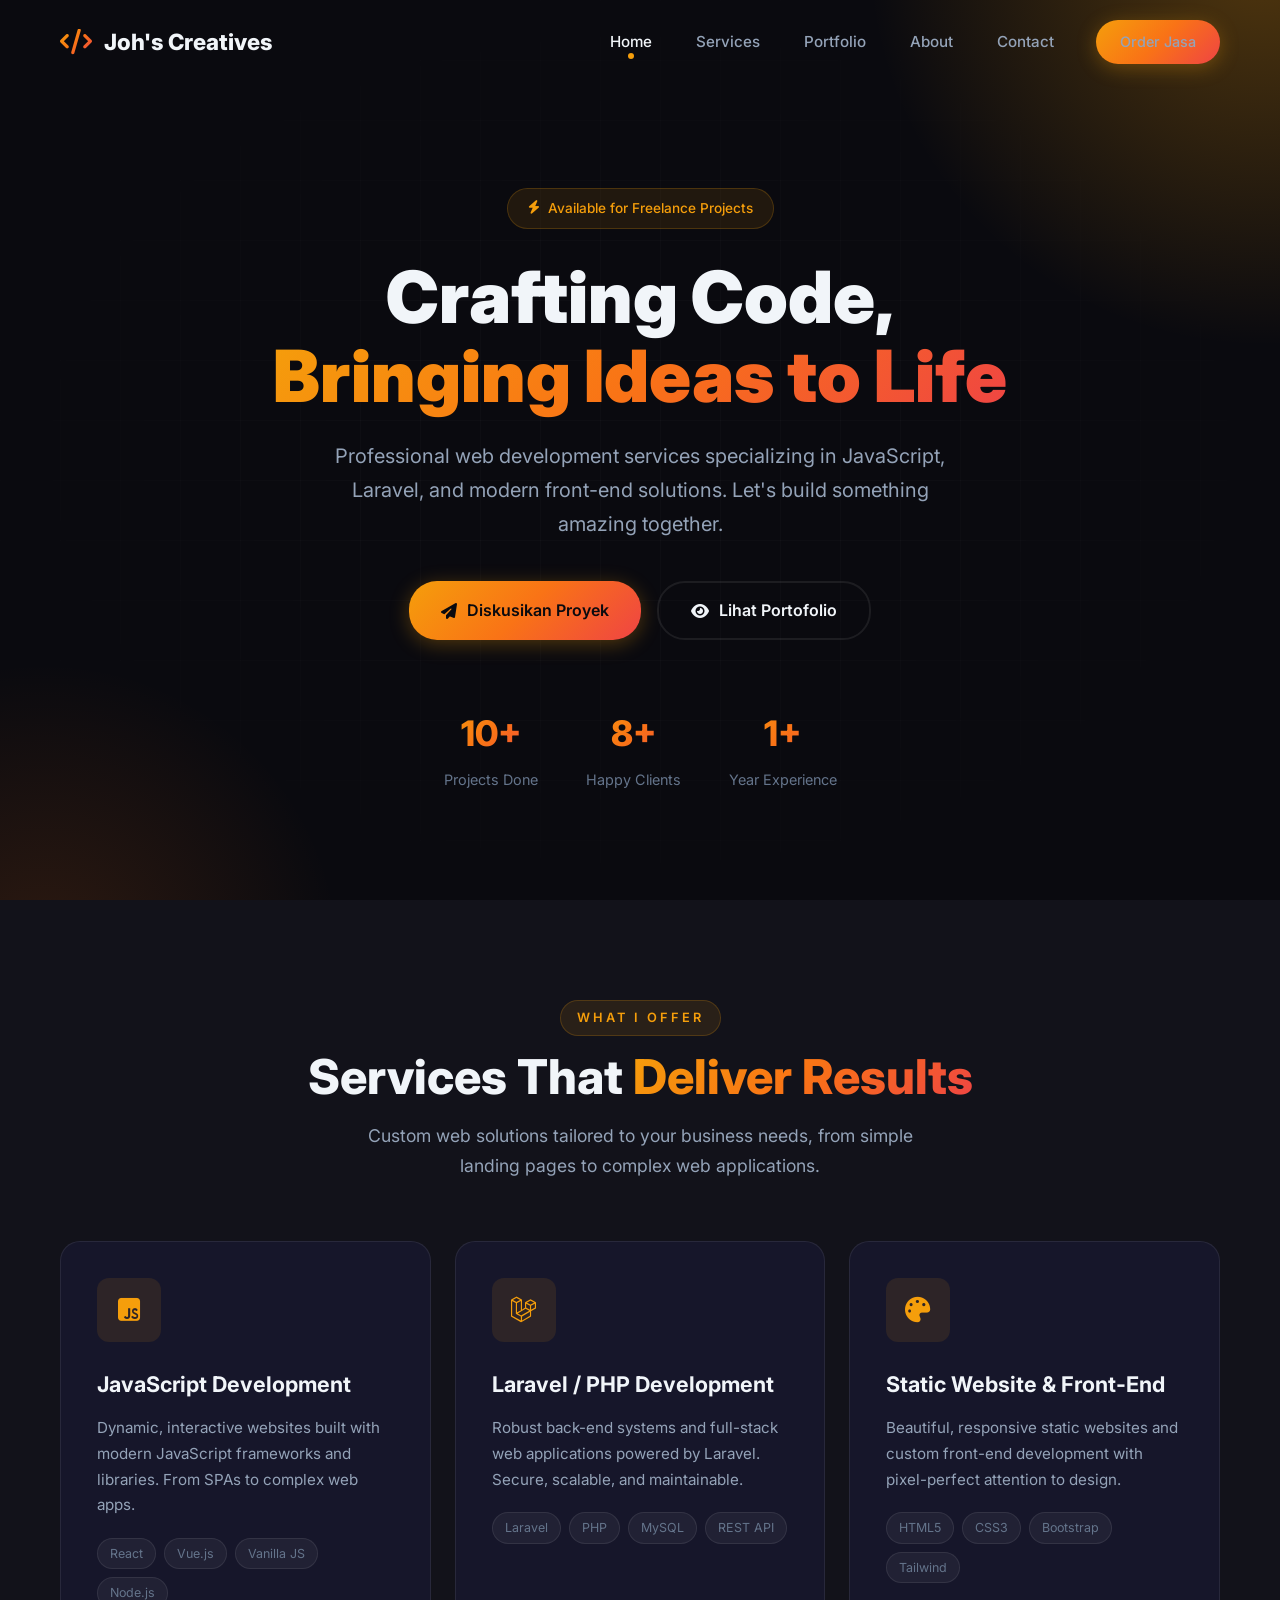
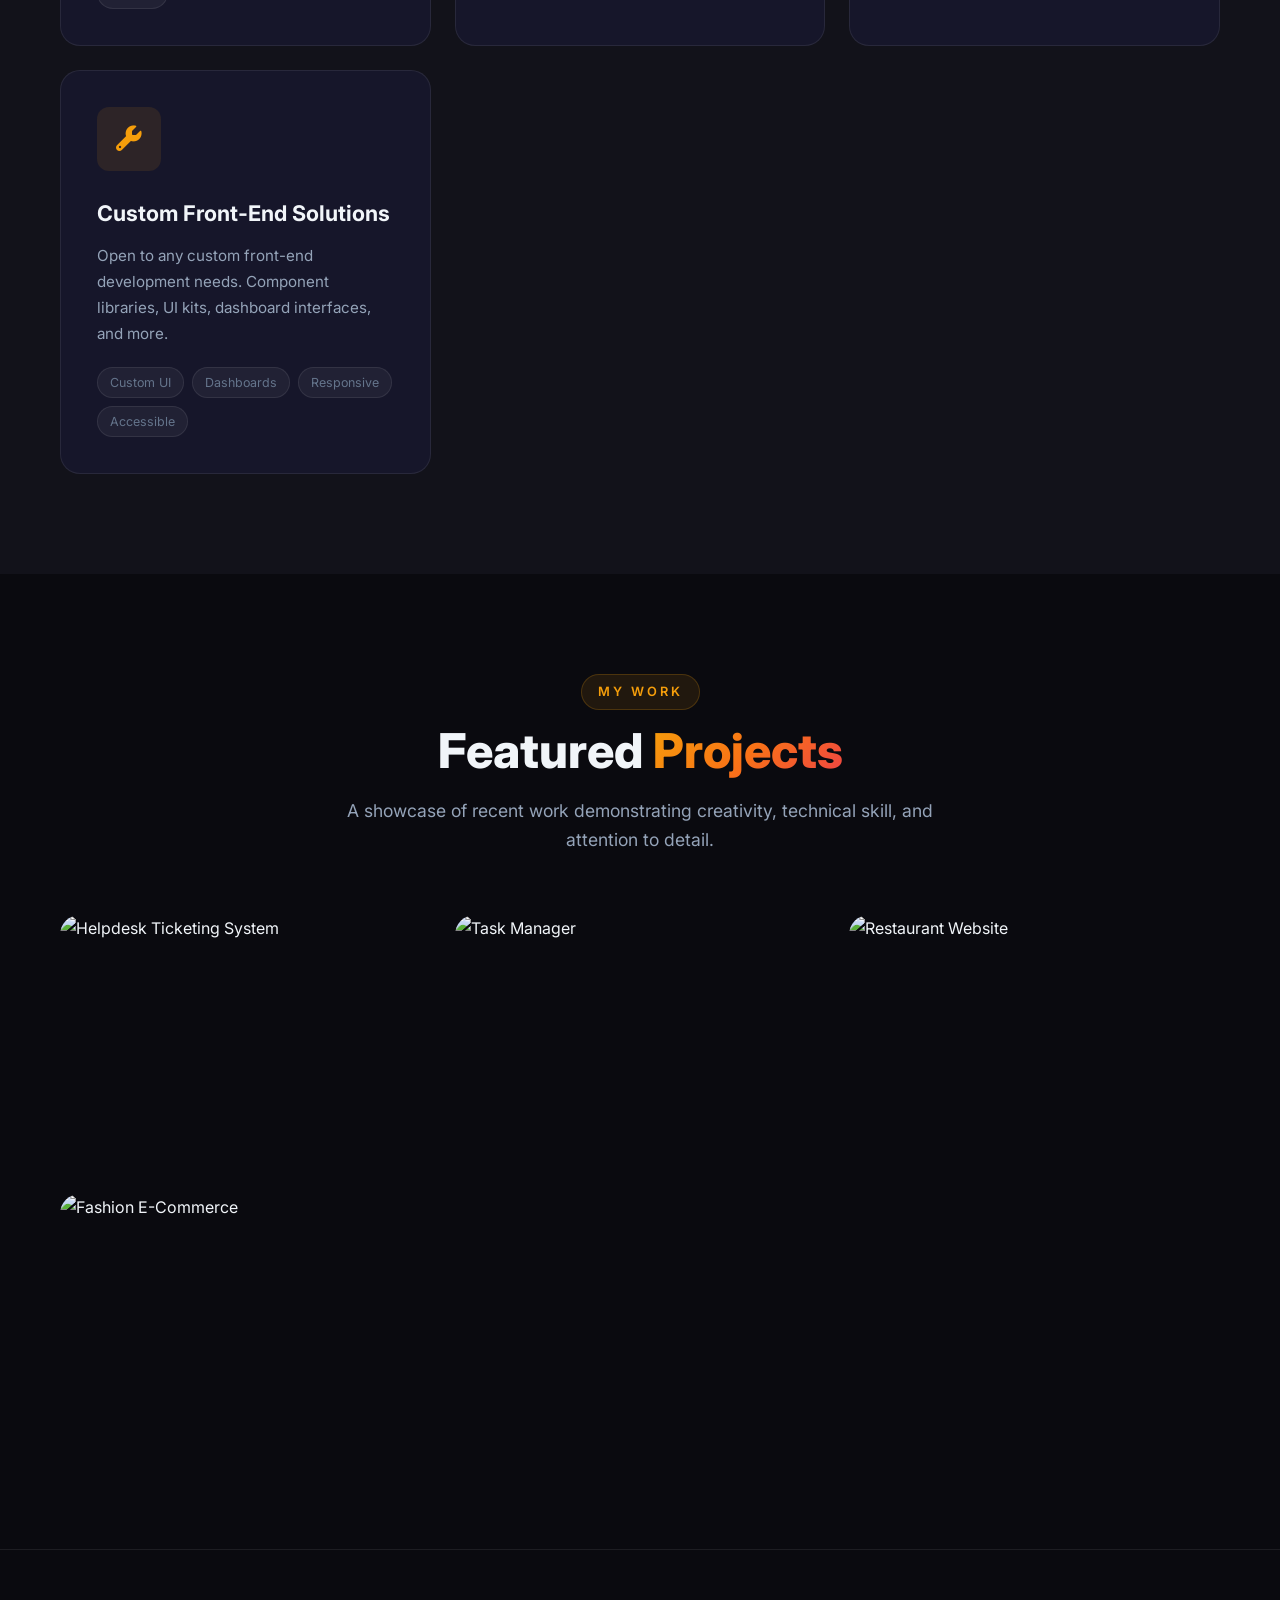
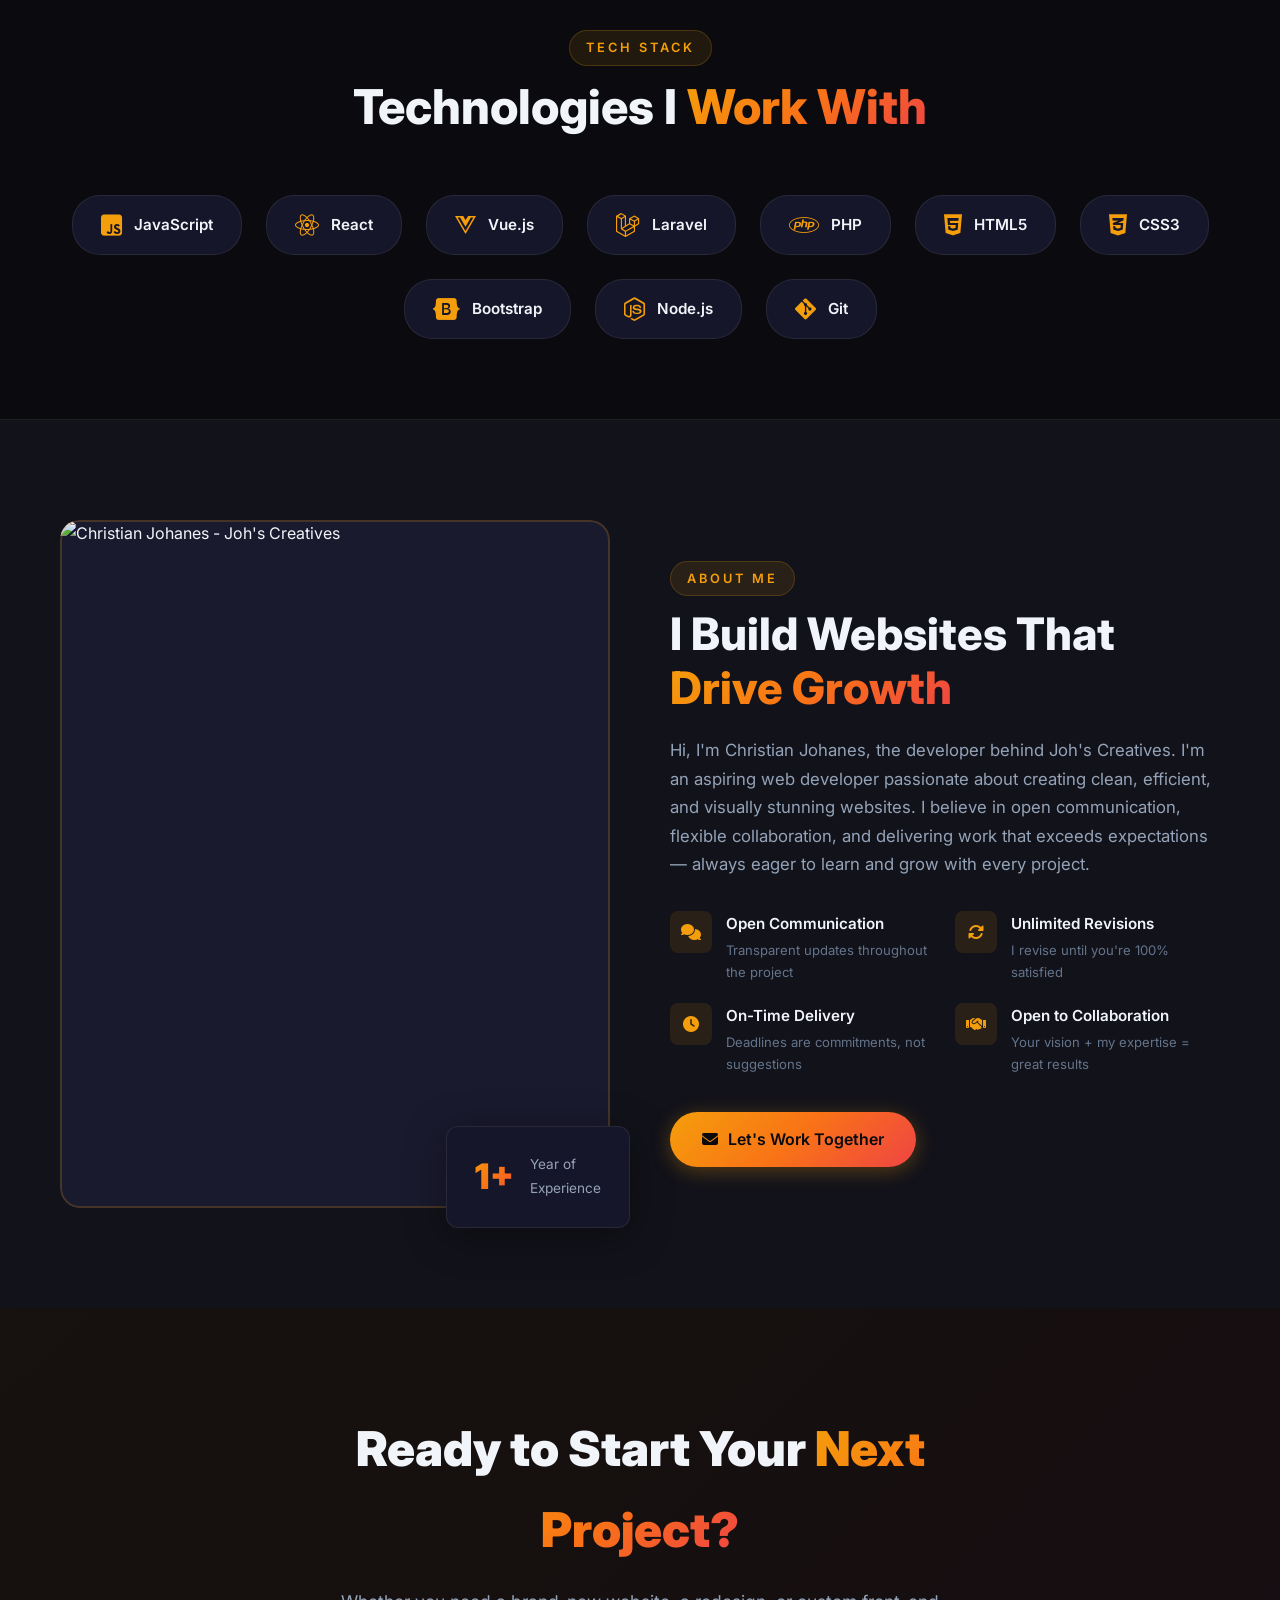
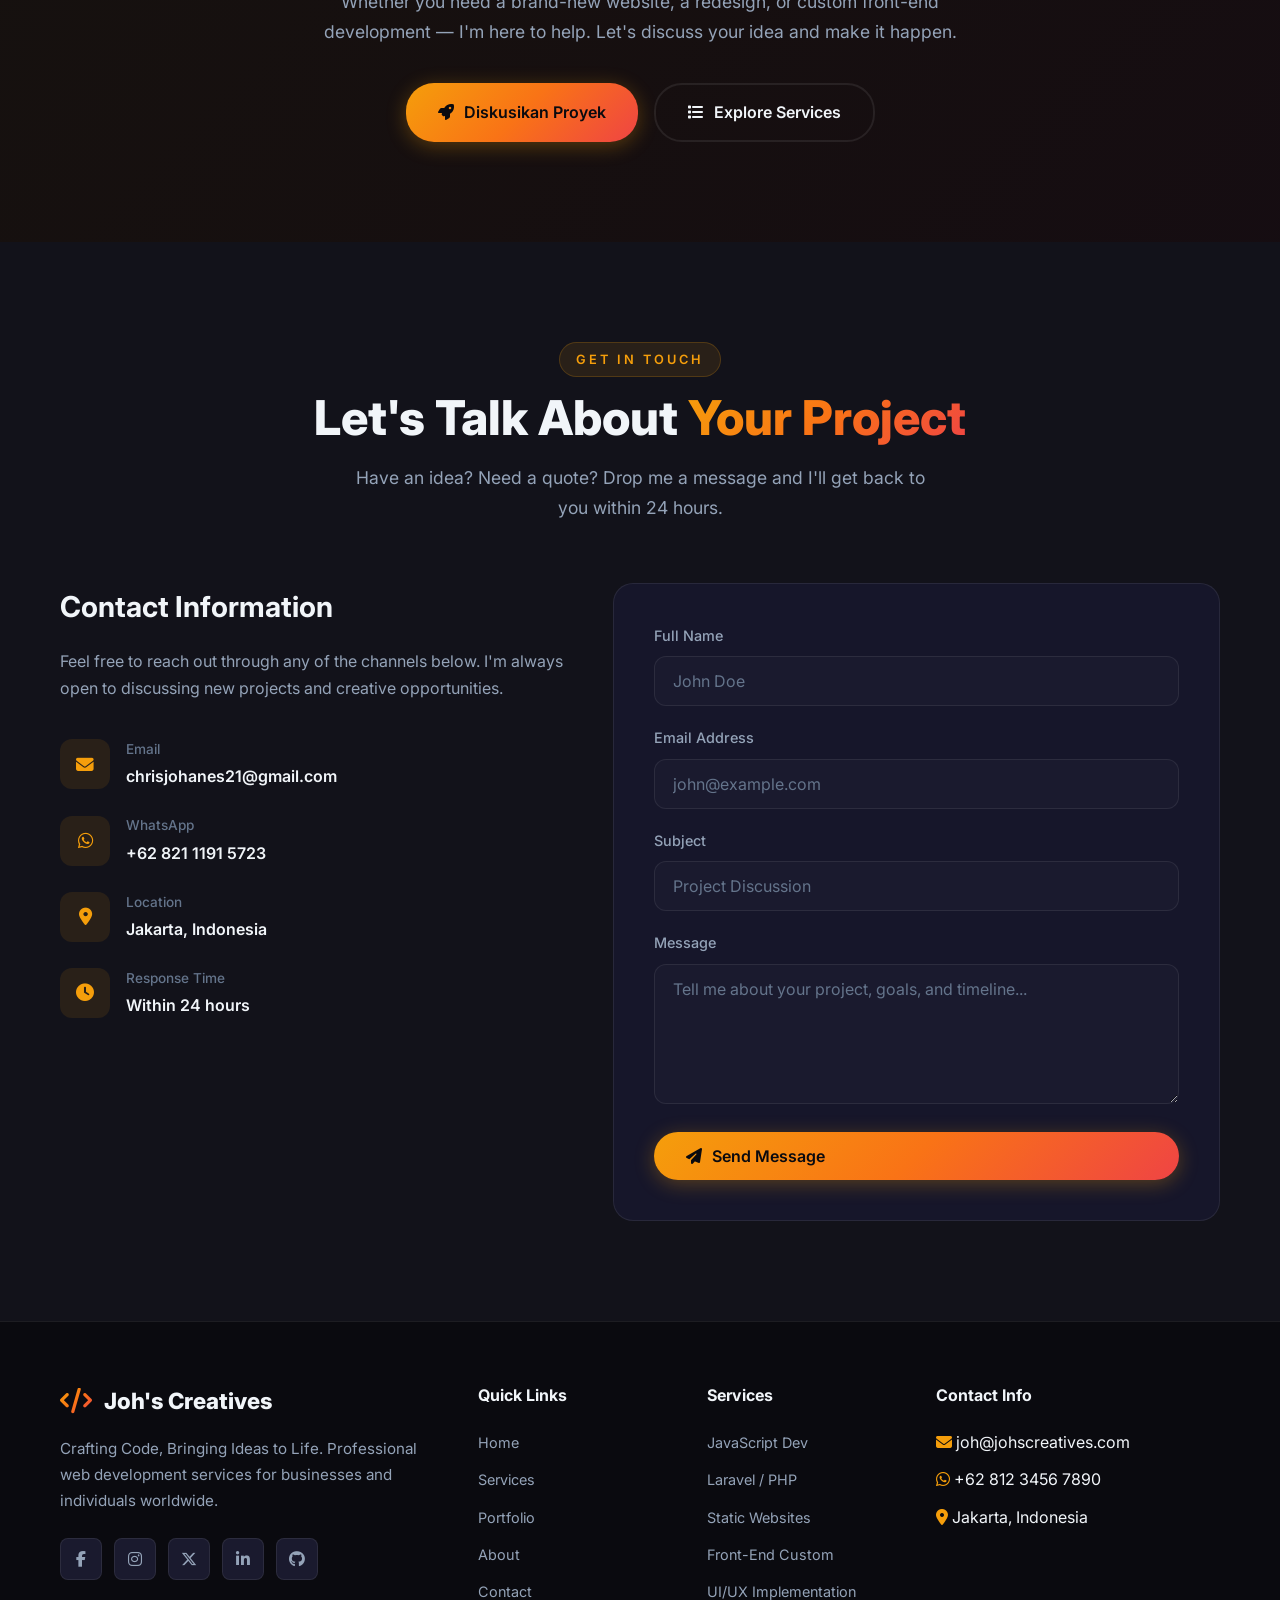
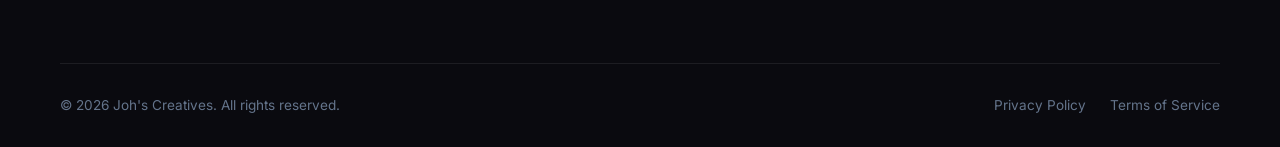
==== main.html @ 96f592b0 "feat: add real GitHub repos to portfolio section" ====
<!DOCTYPE html>
<html lang="en">
<head>
  <meta charset="UTF-8">
  <meta name="viewport" content="width=device-width, initial-scale=1.0">
  <title>Joh's Creatives | Crafting Code, Bringing Ideas to Life</title>
  <meta name="description" content="Professional freelance web development services. JavaScript, Laravel, PHP, HTML, CSS expertise.">
  <link rel="preconnect" href="https://fonts.googleapis.com">
  <link rel="preconnect" href="https://fonts.gstatic.com" crossorigin>
  <link href="https://fonts.googleapis.com/css2?family=Inter:wght@300;400;500;600;700;800;900&family=Fira+Code:wght@400;500;600&display=swap" rel="stylesheet">
  <link rel="stylesheet" href="https://cdnjs.cloudflare.com/ajax/libs/font-awesome/6.5.1/css/all.min.css">
  <style>
    /* ========== CSS VARIABLES ========== */
    :root {
      --bg-primary: #0a0a0f;
      --bg-secondary: #12121a;
      --bg-tertiary: #1a1a2e;
      --bg-card: #16162a;
      --accent-primary: #f59e0b;
      --accent-secondary: #f97316;
      --accent-gradient: linear-gradient(135deg, #f59e0b 0%, #f97316 50%, #ef4444 100%);
      --accent-glow: rgba(245, 158, 11, 0.3);
      --text-primary: #f1f5f9;
      --text-secondary: #94a3b8;
      --text-muted: #64748b;
      --border-color: rgba(255, 255, 255, 0.08);
      --border-hover: rgba(245, 158, 11, 0.4);
      --shadow-sm: 0 4px 20px rgba(0, 0, 0, 0.3);
      --shadow-md: 0 8px 40px rgba(0, 0, 0, 0.4);
      --shadow-lg: 0 20px 60px rgba(0, 0, 0, 0.5);
      --shadow-glow: 0 0 30px var(--accent-glow);
      --radius-sm: 8px;
      --radius-md: 12px;
      --radius-lg: 20px;
      --radius-xl: 28px;
      --transition: all 0.3s cubic-bezier(0.4, 0, 0.2, 1);
    }

    /* ========== RESET & BASE ========== */
    *, *::before, *::after {
      margin: 0;
      padding: 0;
      box-sizing: border-box;
    }

    html {
      scroll-behavior: smooth;
      scroll-padding-top: 80px;
    }

    body {
      font-family: 'Inter', -apple-system, BlinkMacSystemFont, sans-serif;
      background: var(--bg-primary);
      color: var(--text-primary);
      line-height: 1.7;
      overflow-x: hidden;
    }

    ::selection {
      background: var(--accent-primary);
      color: var(--bg-primary);
    }

    ::-webkit-scrollbar {
      width: 8px;
    }

    ::-webkit-scrollbar-track {
      background: var(--bg-secondary);
    }

    ::-webkit-scrollbar-thumb {
      background: var(--accent-primary);
      border-radius: 4px;
    }

    a {
      text-decoration: none;
      color: inherit;
      transition: var(--transition);
    }

    img {
      max-width: 100%;
      display: block;
    }

    ul {
      list-style: none;
    }

    /* ========== UTILITY CLASSES ========== */
    .container {
      width: 100%;
      max-width: 1200px;
      margin: 0 auto;
      padding: 0 20px;
    }

    .section {
      padding: 100px 0;
    }

    .section-header {
      text-align: center;
      margin-bottom: 60px;
    }

    .section-label {
      display: inline-block;
      font-size: 0.8rem;
      font-weight: 600;
      text-transform: uppercase;
      letter-spacing: 3px;
      color: var(--accent-primary);
      margin-bottom: 12px;
      padding: 6px 16px;
      background: rgba(245, 158, 11, 0.1);
      border: 1px solid rgba(245, 158, 11, 0.2);
      border-radius: 50px;
    }

    .section-title {
      font-size: clamp(2rem, 5vw, 3rem);
      font-weight: 800;
      line-height: 1.2;
      margin-bottom: 16px;
    }

    .section-subtitle {
      font-size: 1.1rem;
      color: var(--text-secondary);
      max-width: 600px;
      margin: 0 auto;
    }

    .gradient-text {
      background: var(--accent-gradient);
      -webkit-background-clip: text;
      -webkit-text-fill-color: transparent;
      background-clip: text;
    }

    .btn {
      display: inline-flex;
      align-items: center;
      gap: 10px;
      padding: 14px 32px;
      font-size: 1rem;
      font-weight: 600;
      border-radius: var(--radius-xl);
      border: none;
      cursor: pointer;
      transition: var(--transition);
      font-family: inherit;
    }

    .btn-primary {
      background: var(--accent-gradient);
      color: var(--bg-primary);
      box-shadow: 0 4px 20px var(--accent-glow);
    }

    .btn-primary:hover {
      transform: translateY(-3px);
      box-shadow: 0 8px 30px var(--accent-glow);
    }

    .btn-outline {
      background: transparent;
      color: var(--text-primary);
      border: 2px solid var(--border-color);
    }

    .btn-outline:hover {
      border-color: var(--accent-primary);
      color: var(--accent-primary);
      transform: translateY(-3px);
    }

    /* ========== NAVBAR ========== */
    .navbar {
      position: fixed;
      top: 0;
      left: 0;
      width: 100%;
      z-index: 1000;
      padding: 20px 0;
      transition: var(--transition);
      background: transparent;
    }

    .navbar.scrolled {
      background: rgba(10, 10, 15, 0.95);
      backdrop-filter: blur(20px);
      padding: 14px 0;
      border-bottom: 1px solid var(--border-color);
    }

    .navbar .container {
      display: flex;
      align-items: center;
      justify-content: space-between;
    }

    .nav-brand {
      display: flex;
      align-items: center;
      gap: 12px;
      font-size: 1.4rem;
      font-weight: 800;
    }

    .nav-brand i {
      font-size: 1.6rem;
      background: var(--accent-gradient);
      -webkit-background-clip: text;
      -webkit-text-fill-color: transparent;
    }

    .nav-links {
      display: flex;
      align-items: center;
      gap: 8px;
    }

    .nav-links a {
      padding: 8px 18px;
      font-size: 0.95rem;
      font-weight: 500;
      color: var(--text-secondary);
      border-radius: var(--radius-xl);
      position: relative;
    }

    .nav-links a:hover,
    .nav-links a.active {
      color: var(--text-primary);
    }

    .nav-links a.active::after {
      content: '';
      position: absolute;
      bottom: 4px;
      left: 50%;
      transform: translateX(-50%);
      width: 6px;
      height: 6px;
      background: var(--accent-primary);
      border-radius: 50%;
    }

    .nav-cta {
      margin-left: 16px;
    }

    .nav-cta .btn {
      padding: 10px 24px;
      font-size: 0.9rem;
    }

    .nav-toggle {
      display: none;
      background: none;
      border: none;
      color: var(--text-primary);
      font-size: 1.5rem;
      cursor: pointer;
    }

    /* ========== HERO SECTION ========== */
    .hero {
      min-height: 100vh;
      display: flex;
      align-items: center;
      position: relative;
      overflow: hidden;
      padding-top: 80px;
    }

    .hero-bg {
      position: absolute;
      inset: 0;
      z-index: 0;
    }

    .hero-bg::before {
      content: '';
      position: absolute;
      top: -50%;
      right: -30%;
      width: 800px;
      height: 800px;
      background: radial-gradient(circle, var(--accent-glow) 0%, transparent 70%);
      animation: pulse 8s ease-in-out infinite;
    }

    .hero-bg::after {
      content: '';
      position: absolute;
      bottom: -40%;
      left: -20%;
      width: 600px;
      height: 600px;
      background: radial-gradient(circle, rgba(249, 115, 22, 0.15) 0%, transparent 70%);
      animation: pulse 10s ease-in-out infinite reverse;
    }

    @keyframes pulse {
      0%, 100% { transform: scale(1); opacity: 0.5; }
      50% { transform: scale(1.2); opacity: 0.8; }
    }

    .hero-grid {
      position: absolute;
      inset: 0;
      background-image:
        linear-gradient(rgba(255, 255, 255, 0.02) 1px, transparent 1px),
        linear-gradient(90deg, rgba(255, 255, 255, 0.02) 1px, transparent 1px);
      background-size: 60px 60px;
      mask-image: radial-gradient(ellipse at center, black 30%, transparent 80%);
    }

    .hero .container {
      position: relative;
      z-index: 1;
    }

    .hero-content {
      max-width: 800px;
      margin: 0 auto;
      text-align: center;
    }

    .hero-badge {
      display: inline-flex;
      align-items: center;
      gap: 8px;
      padding: 8px 20px;
      background: rgba(245, 158, 11, 0.1);
      border: 1px solid rgba(245, 158, 11, 0.2);
      border-radius: 50px;
      font-size: 0.85rem;
      font-weight: 500;
      color: var(--accent-primary);
      margin-bottom: 28px;
      animation: fadeInDown 0.8s ease;
    }

    .hero-badge i {
      animation: sparkle 2s ease-in-out infinite;
    }

    @keyframes sparkle {
      0%, 100% { transform: scale(1) rotate(0deg); }
      50% { transform: scale(1.2) rotate(15deg); }
    }

    .hero-title {
      font-size: clamp(2.5rem, 7vw, 4.5rem);
      font-weight: 900;
      line-height: 1.1;
      margin-bottom: 24px;
      animation: fadeInUp 0.8s ease 0.2s both;
    }

    .hero-subtitle {
      font-size: clamp(1.05rem, 2.5vw, 1.25rem);
      color: var(--text-secondary);
      margin-bottom: 40px;
      max-width: 650px;
      margin-left: auto;
      margin-right: auto;
      animation: fadeInUp 0.8s ease 0.4s both;
    }

    .hero-buttons {
      display: flex;
      gap: 16px;
      justify-content: center;
      flex-wrap: wrap;
      animation: fadeInUp 0.8s ease 0.6s both;
    }

    .hero-stats {
      display: flex;
      justify-content: center;
      gap: 48px;
      margin-top: 64px;
      animation: fadeInUp 0.8s ease 0.8s both;
    }

    .hero-stat h3 {
      font-size: 2.2rem;
      font-weight: 800;
      background: var(--accent-gradient);
      -webkit-background-clip: text;
      -webkit-text-fill-color: transparent;
    }

    .hero-stat p {
      font-size: 0.9rem;
      color: var(--text-muted);
      margin-top: 4px;
    }

    @keyframes fadeInUp {
      from { opacity: 0; transform: translateY(30px); }
      to { opacity: 1; transform: translateY(0); }
    }

    @keyframes fadeInDown {
      from { opacity: 0; transform: translateY(-20px); }
      to { opacity: 1; transform: translateY(0); }
    }

    /* ========== SERVICES SECTION ========== */
    .services {
      background: var(--bg-secondary);
    }

    .services-grid {
      display: grid;
      grid-template-columns: repeat(auto-fit, minmax(320px, 1fr));
      gap: 24px;
    }

    .service-card {
      background: var(--bg-card);
      border: 1px solid var(--border-color);
      border-radius: var(--radius-lg);
      padding: 36px;
      transition: var(--transition);
      position: relative;
      overflow: hidden;
    }

    .service-card::before {
      content: '';
      position: absolute;
      top: 0;
      left: 0;
      right: 0;
      height: 3px;
      background: var(--accent-gradient);
      opacity: 0;
      transition: var(--transition);
    }

    .service-card:hover {
      transform: translateY(-8px);
      border-color: var(--border-hover);
      box-shadow: var(--shadow-glow);
    }

    .service-card:hover::before {
      opacity: 1;
    }

    .service-icon {
      width: 64px;
      height: 64px;
      display: flex;
      align-items: center;
      justify-content: center;
      background: rgba(245, 158, 11, 0.1);
      border-radius: var(--radius-md);
      font-size: 1.6rem;
      color: var(--accent-primary);
      margin-bottom: 24px;
      transition: var(--transition);
    }

    .service-card:hover .service-icon {
      background: var(--accent-gradient);
      color: var(--bg-primary);
      transform: scale(1.1);
    }

    .service-card h3 {
      font-size: 1.35rem;
      font-weight: 700;
      margin-bottom: 12px;
    }

    .service-card p {
      color: var(--text-secondary);
      font-size: 0.95rem;
      margin-bottom: 20px;
    }

    .service-tags {
      display: flex;
      flex-wrap: wrap;
      gap: 8px;
    }

    .service-tag {
      padding: 4px 12px;
      background: rgba(255, 255, 255, 0.05);
      border-radius: 50px;
      font-size: 0.78rem;
      color: var(--text-muted);
      border: 1px solid var(--border-color);
    }

    /* ========== PORTFOLIO SECTION ========== */
    .portfolio-grid {
      display: grid;
      grid-template-columns: repeat(auto-fit, minmax(300px, 1fr));
      gap: 24px;
    }

    .portfolio-card {
      position: relative;
      border-radius: var(--radius-lg);
      overflow: hidden;
      aspect-ratio: 16 / 11;
      cursor: pointer;
      group: true;
    }

    .portfolio-card img {
      width: 100%;
      height: 100%;
      object-fit: cover;
      transition: var(--transition);
    }

    .portfolio-card:hover img {
      transform: scale(1.08);
    }

    .portfolio-overlay {
      position: absolute;
      inset: 0;
      background: linear-gradient(to top, rgba(10, 10, 15, 0.95) 0%, rgba(10, 10, 15, 0.4) 50%, transparent 100%);
      display: flex;
      flex-direction: column;
      justify-content: flex-end;
      padding: 28px;
      opacity: 0;
      transition: var(--transition);
    }

    .portfolio-card:hover .portfolio-overlay {
      opacity: 1;
    }

    .portfolio-category {
      display: inline-block;
      padding: 4px 14px;
      background: var(--accent-primary);
      color: var(--bg-primary);
      font-size: 0.75rem;
      font-weight: 600;
      border-radius: 50px;
      margin-bottom: 10px;
      width: fit-content;
    }

    .portfolio-overlay h3 {
      font-size: 1.3rem;
      font-weight: 700;
      margin-bottom: 6px;
    }

    .portfolio-overlay p {
      font-size: 0.9rem;
      color: var(--text-secondary);
      margin-bottom: 14px;
    }

    .portfolio-link {
      display: inline-flex;
      align-items: center;
      gap: 8px;
      color: var(--accent-primary);
      font-weight: 600;
      font-size: 0.9rem;
    }

    .portfolio-link:hover {
      gap: 12px;
    }

    /* ========== ABOUT SECTION ========== */
    .about {
      background: var(--bg-secondary);
    }

    .about-grid {
      display: grid;
      grid-template-columns: 1fr 1fr;
      gap: 60px;
      align-items: center;
    }

    .about-image {
      position: relative;
    }

    .about-image-wrapper {
      position: relative;
      border-radius: var(--radius-lg);
      overflow: hidden;
      aspect-ratio: 4 / 5;
      background: var(--bg-tertiary);
    }

    .about-image-wrapper img {
      width: 100%;
      height: 100%;
      object-fit: cover;
      display: block;
    }

    .about-image-wrapper::after {
      content: '';
      position: absolute;
      inset: 0;
      border: 2px solid var(--border-hover);
      border-radius: var(--radius-lg);
      opacity: 0.5;
      pointer-events: none;
    }

    .about-float-card {
      position: absolute;
      bottom: -20px;
      right: -20px;
      background: var(--bg-card);
      border: 1px solid var(--border-color);
      border-radius: var(--radius-md);
      padding: 20px 28px;
      display: flex;
      align-items: center;
      gap: 16px;
      box-shadow: var(--shadow-md);
    }

    .about-float-card .number {
      font-size: 2.2rem;
      font-weight: 900;
      background: var(--accent-gradient);
      -webkit-background-clip: text;
      -webkit-text-fill-color: transparent;
    }

    .about-float-card .label {
      font-size: 0.85rem;
      color: var(--text-secondary);
    }

    .about-content h2 {
      font-size: clamp(2rem, 4vw, 2.8rem);
      font-weight: 800;
      line-height: 1.2;
      margin-bottom: 20px;
    }

    .about-content > p {
      color: var(--text-secondary);
      font-size: 1.05rem;
      margin-bottom: 32px;
    }

    .about-features {
      display: grid;
      grid-template-columns: 1fr 1fr;
      gap: 20px;
      margin-bottom: 36px;
    }

    .about-feature {
      display: flex;
      align-items: flex-start;
      gap: 14px;
    }

    .about-feature-icon {
      width: 42px;
      height: 42px;
      min-width: 42px;
      display: flex;
      align-items: center;
      justify-content: center;
      background: rgba(245, 158, 11, 0.1);
      border-radius: var(--radius-sm);
      color: var(--accent-primary);
      font-size: 1rem;
    }

    .about-feature h4 {
      font-size: 0.95rem;
      font-weight: 600;
      margin-bottom: 2px;
    }

    .about-feature p {
      font-size: 0.82rem;
      color: var(--text-muted);
    }

    /* ========== TECH STACK ========== */
    .tech-stack {
      padding: 80px 0;
      border-top: 1px solid var(--border-color);
      border-bottom: 1px solid var(--border-color);
    }

    .tech-grid {
      display: flex;
      flex-wrap: wrap;
      justify-content: center;
      gap: 24px;
    }

    .tech-item {
      display: flex;
      align-items: center;
      gap: 12px;
      padding: 16px 28px;
      background: var(--bg-card);
      border: 1px solid var(--border-color);
      border-radius: var(--radius-xl);
      transition: var(--transition);
    }

    .tech-item:hover {
      border-color: var(--border-hover);
      transform: translateY(-4px);
      box-shadow: var(--shadow-glow);
    }

    .tech-item i {
      font-size: 1.5rem;
      color: var(--accent-primary);
    }

    .tech-item span {
      font-weight: 600;
      font-size: 0.95rem;
    }

    /* ========== CONTACT SECTION ========== */
    .contact {
      background: var(--bg-secondary);
    }

    .contact-grid {
      display: grid;
      grid-template-columns: 1fr 1.2fr;
      gap: 48px;
    }

    .contact-info h3 {
      font-size: 1.8rem;
      font-weight: 700;
      margin-bottom: 16px;
    }

    .contact-info > p {
      color: var(--text-secondary);
      margin-bottom: 36px;
    }

    .contact-details {
      display: flex;
      flex-direction: column;
      gap: 24px;
    }

    .contact-detail {
      display: flex;
      align-items: center;
      gap: 16px;
    }

    .contact-detail-icon {
      width: 50px;
      height: 50px;
      min-width: 50px;
      display: flex;
      align-items: center;
      justify-content: center;
      background: rgba(245, 158, 11, 0.1);
      border-radius: var(--radius-md);
      color: var(--accent-primary);
      font-size: 1.1rem;
    }

    .contact-detail h4 {
      font-size: 0.85rem;
      font-weight: 500;
      color: var(--text-muted);
      margin-bottom: 2px;
    }

    .contact-detail p {
      font-weight: 600;
      font-size: 1rem;
    }

    .contact-form-wrapper {
      background: var(--bg-card);
      border: 1px solid var(--border-color);
      border-radius: var(--radius-lg);
      padding: 40px;
    }

    .form-group {
      margin-bottom: 20px;
    }

    .form-group label {
      display: block;
      font-size: 0.9rem;
      font-weight: 500;
      margin-bottom: 8px;
      color: var(--text-secondary);
    }

    .form-group input,
    .form-group textarea {
      width: 100%;
      padding: 14px 18px;
      background: var(--bg-tertiary);
      border: 1px solid var(--border-color);
      border-radius: var(--radius-md);
      color: var(--text-primary);
      font-family: inherit;
      font-size: 1rem;
      transition: var(--transition);
    }

    .form-group input:focus,
    .form-group textarea:focus {
      outline: none;
      border-color: var(--accent-primary);
      box-shadow: 0 0 0 3px var(--accent-glow);
    }

    .form-group input::placeholder,
    .form-group textarea::placeholder {
      color: var(--text-muted);
    }

    .form-group textarea {
      min-height: 140px;
      resize: vertical;
    }

    .form-submit {
      width: 100%;
    }

    /* ========== CTA SECTION ========== */
    .cta {
      padding: 100px 0;
      position: relative;
      overflow: hidden;
    }

    .cta-bg {
      position: absolute;
      inset: 0;
      background: var(--accent-gradient);
      opacity: 0.05;
    }

    .cta-content {
      position: relative;
      z-index: 1;
      text-align: center;
      max-width: 700px;
      margin: 0 auto;
    }

    .cta-content h2 {
      font-size: clamp(2rem, 5vw, 3rem);
      font-weight: 900;
      margin-bottom: 16px;
    }

    .cta-content p {
      font-size: 1.1rem;
      color: var(--text-secondary);
      margin-bottom: 36px;
    }

    .cta-buttons {
      display: flex;
      gap: 16px;
      justify-content: center;
      flex-wrap: wrap;
    }

    /* ========== FOOTER ========== */
    .footer {
      background: var(--bg-primary);
      border-top: 1px solid var(--border-color);
      padding: 60px 0 30px;
    }

    .footer-grid {
      display: grid;
      grid-template-columns: 2fr 1fr 1fr 1.5fr;
      gap: 40px;
      margin-bottom: 48px;
    }

    .footer-brand p {
      color: var(--text-secondary);
      margin: 16px 0 24px;
      font-size: 0.95rem;
    }

    .footer-social {
      display: flex;
      gap: 12px;
    }

    .footer-social a {
      width: 42px;
      height: 42px;
      display: flex;
      align-items: center;
      justify-content: center;
      background: var(--bg-tertiary);
      border: 1px solid var(--border-color);
      border-radius: var(--radius-sm);
      color: var(--text-secondary);
      transition: var(--transition);
    }

    .footer-social a:hover {
      background: var(--accent-primary);
      border-color: var(--accent-primary);
      color: var(--bg-primary);
      transform: translateY(-3px);
    }

    .footer-col h4 {
      font-size: 1rem;
      font-weight: 700;
      margin-bottom: 20px;
    }

    .footer-col ul li {
      margin-bottom: 10px;
    }

    .footer-col ul li a {
      color: var(--text-secondary);
      font-size: 0.9rem;
    }

    .footer-col ul li a:hover {
      color: var(--accent-primary);
      padding-left: 6px;
    }

    .footer-bottom {
      padding-top: 30px;
      border-top: 1px solid var(--border-color);
      display: flex;
      justify-content: space-between;
      align-items: center;
      flex-wrap: wrap;
      gap: 16px;
    }

    .footer-bottom p {
      color: var(--text-muted);
      font-size: 0.85rem;
    }

    .footer-bottom-links {
      display: flex;
      gap: 24px;
    }

    .footer-bottom-links a {
      color: var(--text-muted);
      font-size: 0.85rem;
    }

    .footer-bottom-links a:hover {
      color: var(--accent-primary);
    }

    /* ========== SCROLL TO TOP ========== */
    .scroll-top {
      position: fixed;
      bottom: 30px;
      right: 30px;
      width: 48px;
      height: 48px;
      display: flex;
      align-items: center;
      justify-content: center;
      background: var(--accent-gradient);
      color: var(--bg-primary);
      border: none;
      border-radius: 50%;
      font-size: 1.1rem;
      cursor: pointer;
      opacity: 0;
      visibility: hidden;
      transform: translateY(20px);
      transition: var(--transition);
      z-index: 999;
      box-shadow: var(--shadow-glow);
    }

    .scroll-top.visible {
      opacity: 1;
      visibility: visible;
      transform: translateY(0);
    }

    .scroll-top:hover {
      transform: translateY(-4px);
    }

    /* ========== ANIMATIONS ON SCROLL ========== */
    .reveal {
      opacity: 0;
      transform: translateY(40px);
      transition: opacity 0.7s ease, transform 0.7s ease;
    }

    .reveal.active {
      opacity: 1;
      transform: translateY(0);
    }

    /* ========== RESPONSIVE ========== */
    @media (max-width: 1024px) {
      .about-grid {
        gap: 40px;
      }

      .footer-grid {
        grid-template-columns: 1fr 1fr;
      }
    }

    @media (max-width: 768px) {
      .section {
        padding: 70px 0;
      }

      .nav-links {
        position: fixed;
        top: 0;
        right: -100%;
        width: 280px;
        height: 100vh;
        background: var(--bg-secondary);
        flex-direction: column;
        align-items: flex-start;
        padding: 100px 30px 30px;
        gap: 4px;
        transition: var(--transition);
        border-left: 1px solid var(--border-color);
      }

      .nav-links.open {
        right: 0;
      }

      .nav-links a {
        width: 100%;
        padding: 12px 18px;
      }

      .nav-cta {
        margin-left: 0;
        margin-top: 16px;
        width: 100%;
      }

      .nav-cta .btn {
        width: 100%;
        justify-content: center;
      }

      .nav-toggle {
        display: block;
        z-index: 1001;
      }

      .hero-stats {
        gap: 24px;
        flex-wrap: wrap;
      }

      .hero-stat h3 {
        font-size: 1.8rem;
      }

      .about-grid {
        grid-template-columns: 1fr;
      }

      .about-image {
        order: -1;
      }

      .about-float-card {
        right: 10px;
        bottom: -10px;
      }

      .about-features {
        grid-template-columns: 1fr;
      }

      .contact-grid {
        grid-template-columns: 1fr;
      }

      .portfolio-grid {
        grid-template-columns: 1fr;
      }

      .footer-grid {
        grid-template-columns: 1fr;
      }

      .footer-bottom {
        flex-direction: column;
        text-align: center;
      }
    }

    @media (max-width: 480px) {
      .container {
        padding: 0 16px;
      }

      .hero-title {
        font-size: 2.2rem;
      }

      .hero-buttons {
        flex-direction: column;
        align-items: center;
      }

      .hero-buttons .btn {
        width: 100%;
        justify-content: center;
      }

      .services-grid {
        grid-template-columns: 1fr;
      }

      .cta-buttons {
        flex-direction: column;
        align-items: center;
      }

      .cta-buttons .btn {
        width: 100%;
        justify-content: center;
      }
    }

    /* ========== MOBILE NAV OVERLAY ========== */
    .nav-overlay {
      position: fixed;
      inset: 0;
      background: rgba(0, 0, 0, 0.6);
      z-index: 998;
      opacity: 0;
      visibility: hidden;
      transition: var(--transition);
    }

    .nav-overlay.active {
      opacity: 1;
      visibility: visible;
    }
  </style>
</head>
<body>

  <!-- NAVBAR -->
  <nav class="navbar" id="navbar">
    <div class="container">
      <a href="#" class="nav-brand">
        <i class="fas fa-code"></i>
        <span>Joh's Creatives</span>
      </a>
      <div class="nav-links" id="navLinks">
        <a href="#home" class="active">Home</a>
        <a href="#services">Services</a>
        <a href="#portfolio">Portfolio</a>
        <a href="#about">About</a>
        <a href="#contact">Contact</a>
        <div class="nav-cta">
          <a href="#contact" class="btn btn-primary">Order Jasa</a>
        </div>
      </div>
      <button class="nav-toggle" id="navToggle" aria-label="Toggle navigation">
        <i class="fas fa-bars" id="navIcon"></i>
      </button>
    </div>
  </nav>
  <div class="nav-overlay" id="navOverlay"></div>

  <!-- HERO SECTION -->
  <section class="hero" id="home">
    <div class="hero-bg">
      <div class="hero-grid"></div>
    </div>
    <div class="container">
      <div class="hero-content">
        <div class="hero-badge">
          <i class="fas fa-bolt"></i>
          Available for Freelance Projects
        </div>
        <h1 class="hero-title">
          Crafting Code,<br><span class="gradient-text">Bringing Ideas to Life</span>
        </h1>
        <p class="hero-subtitle">
          Professional web development services specializing in JavaScript, Laravel, and modern front-end solutions. Let's build something amazing together.
        </p>
        <div class="hero-buttons">
          <a href="#contact" class="btn btn-primary">
            <i class="fas fa-paper-plane"></i>
            Diskusikan Proyek
          </a>
          <a href="#portfolio" class="btn btn-outline">
            <i class="fas fa-eye"></i>
            Lihat Portofolio
          </a>
        </div>
        <div class="hero-stats">
          <div class="hero-stat">
            <h3 class="counter" data-target="10">0</h3>
            <p>Projects Done</p>
          </div>
          <div class="hero-stat">
            <h3 class="counter" data-target="8">0</h3>
            <p>Happy Clients</p>
          </div>
          <div class="hero-stat">
            <h3 class="counter" data-target="1">0</h3>
            <p>Year Experience</p>
          </div>
        </div>
      </div>
    </div>
  </section>

  <!-- SERVICES SECTION -->
  <section class="section services" id="services">
    <div class="container">
      <div class="section-header reveal">
        <span class="section-label">What I Offer</span>
        <h2 class="section-title">Services That <span class="gradient-text">Deliver Results</span></h2>
        <p class="section-subtitle">Custom web solutions tailored to your business needs, from simple landing pages to complex web applications.</p>
      </div>
      <div class="services-grid">
        <div class="service-card reveal">
          <div class="service-icon">
            <i class="fab fa-js-square"></i>
          </div>
          <h3>JavaScript Development</h3>
          <p>Dynamic, interactive websites built with modern JavaScript frameworks and libraries. From SPAs to complex web apps.</p>
          <div class="service-tags">
            <span class="service-tag">React</span>
            <span class="service-tag">Vue.js</span>
            <span class="service-tag">Vanilla JS</span>
            <span class="service-tag">Node.js</span>
          </div>
        </div>
        <div class="service-card reveal">
          <div class="service-icon">
            <i class="fab fa-laravel"></i>
          </div>
          <h3>Laravel / PHP Development</h3>
          <p>Robust back-end systems and full-stack web applications powered by Laravel. Secure, scalable, and maintainable.</p>
          <div class="service-tags">
            <span class="service-tag">Laravel</span>
            <span class="service-tag">PHP</span>
            <span class="service-tag">MySQL</span>
            <span class="service-tag">REST API</span>
          </div>
        </div>
        <div class="service-card reveal">
          <div class="service-icon">
            <i class="fas fa-palette"></i>
          </div>
          <h3>Static Website & Front-End</h3>
          <p>Beautiful, responsive static websites and custom front-end development with pixel-perfect attention to design.</p>
          <div class="service-tags">
            <span class="service-tag">HTML5</span>
            <span class="service-tag">CSS3</span>
            <span class="service-tag">Bootstrap</span>
            <span class="service-tag">Tailwind</span>
          </div>
        </div>
        <div class="service-card reveal">
          <div class="service-icon">
            <i class="fas fa-wrench"></i>
          </div>
          <h3>Custom Front-End Solutions</h3>
          <p>Open to any custom front-end development needs. Component libraries, UI kits, dashboard interfaces, and more.</p>
          <div class="service-tags">
            <span class="service-tag">Custom UI</span>
            <span class="service-tag">Dashboards</span>
            <span class="service-tag">Responsive</span>
            <span class="service-tag">Accessible</span>
          </div>
        </div>
      </div>
    </div>
  </section>

  <!-- PORTFOLIO SECTION -->
  <section class="section" id="portfolio">
    <div class="container">
      <div class="section-header reveal">
        <span class="section-label">My Work</span>
        <h2 class="section-title">Featured <span class="gradient-text">Projects</span></h2>
        <p class="section-subtitle">A showcase of recent work demonstrating creativity, technical skill, and attention to detail.</p>
      </div>
      <div class="portfolio-grid">
        <div class="portfolio-card reveal">
          <img src="https://images.unsplash.com/photo-1551288049-bebda4e38f71?auto=format&fit=crop&w=800&q=80" alt="Helpdesk Ticketing System" loading="lazy">
          <div class="portfolio-overlay">
            <span class="portfolio-category">Laravel 12 + PHP 8.2</span>
            <h3>Helpdesk Ticketing System</h3>
            <p>IT helpdesk portal with ticket creation, role-based access, activity logging, and dashboards for users & IT support.</p>
            <a href="https://github.com/Chrisjohanes/helpdesk-ticketing-system" target="_blank" class="portfolio-link">View on GitHub <i class="fas fa-arrow-right"></i></a>
          </div>
        </div>
        <div class="portfolio-card reveal">
          <img src="https://images.unsplash.com/photo-1611224923853-80b023f02d71?auto=format&fit=crop&w=800&q=80" alt="Task Manager" loading="lazy">
          <div class="portfolio-overlay">
            <span class="portfolio-category">Laravel 12 + Bootstrap 5</span>
            <h3>Task Manager</h3>
            <p>Modern task management app with CRUD operations, three-tier status tracking, dashboard stats, and secure authentication.</p>
            <a href="https://github.com/Chrisjohanes/task-manager" target="_blank" class="portfolio-link">View on GitHub <i class="fas fa-arrow-right"></i></a>
          </div>
        </div>
        <div class="portfolio-card reveal">
          <img src="https://images.unsplash.com/photo-1517248135467-4c7edcad34c4?auto=format&fit=crop&w=800&q=80" alt="Restaurant Website" loading="lazy">
          <div class="portfolio-overlay">
            <span class="portfolio-category">HTML + CSS + JS</span>
            <h3>Premium Restaurant Website</h3>
            <p>Elegant website with online reservation system, menu showcase, and Google Maps integration.</p>
            <a href="#" class="portfolio-link">View Details <i class="fas fa-arrow-right"></i></a>
          </div>
        </div>
        <div class="portfolio-card reveal">
          <img src="https://images.unsplash.com/photo-1523474253046-8cd2748b5fd2?auto=format&fit=crop&w=800&q=80" alt="Fashion E-Commerce" loading="lazy">
          <div class="portfolio-overlay">
            <span class="portfolio-category">Laravel + Bootstrap</span>
            <h3>Fashion E-Commerce Store</h3>
            <p>Complete online store with payment integration, product variants, and order tracking.</p>
            <a href="#" class="portfolio-link">View Details <i class="fas fa-arrow-right"></i></a>
          </div>
        </div>
      </div>
    </div>
  </section>

  <!-- TECH STACK -->
  <section class="tech-stack">
    <div class="container">
      <div class="section-header reveal">
        <span class="section-label">Tech Stack</span>
        <h2 class="section-title">Technologies I <span class="gradient-text">Work With</span></h2>
      </div>
      <div class="tech-grid reveal">
        <div class="tech-item">
          <i class="fab fa-js-square"></i>
          <span>JavaScript</span>
        </div>
        <div class="tech-item">
          <i class="fab fa-react"></i>
          <span>React</span>
        </div>
        <div class="tech-item">
          <i class="fab fa-vuejs"></i>
          <span>Vue.js</span>
        </div>
        <div class="tech-item">
          <i class="fab fa-laravel"></i>
          <span>Laravel</span>
        </div>
        <div class="tech-item">
          <i class="fab fa-php"></i>
          <span>PHP</span>
        </div>
        <div class="tech-item">
          <i class="fab fa-html5"></i>
          <span>HTML5</span>
        </div>
        <div class="tech-item">
          <i class="fab fa-css3-alt"></i>
          <span>CSS3</span>
        </div>
        <div class="tech-item">
          <i class="fab fa-bootstrap"></i>
          <span>Bootstrap</span>
        </div>
        <div class="tech-item">
          <i class="fab fa-node-js"></i>
          <span>Node.js</span>
        </div>
        <div class="tech-item">
          <i class="fab fa-git-alt"></i>
          <span>Git</span>
        </div>
      </div>
    </div>
  </section>

  <!-- ABOUT SECTION -->
  <section class="section about" id="about">
    <div class="container">
      <div class="about-grid">
        <div class="about-image reveal">
          <div class="about-image-wrapper">
            <img src="foto_profil/Christian Johanes.jpg" alt="Christian Johanes - Joh's Creatives">
          </div>
          <div class="about-float-card">
            <div class="number">1+</div>
            <div class="label">Year of<br>Experience</div>
          </div>
        </div>
        <div class="about-content reveal">
          <span class="section-label">About Me</span>
          <h2>I Build Websites That <span class="gradient-text">Drive Growth</span></h2>
          <p>Hi, I'm Christian Johanes, the developer behind Joh's Creatives. I'm an aspiring web developer passionate about creating clean, efficient, and visually stunning websites. I believe in open communication, flexible collaboration, and delivering work that exceeds expectations — always eager to learn and grow with every project.</p>
          <div class="about-features">
            <div class="about-feature">
              <div class="about-feature-icon">
                <i class="fas fa-comments"></i>
              </div>
              <div>
                <h4>Open Communication</h4>
                <p>Transparent updates throughout the project</p>
              </div>
            </div>
            <div class="about-feature">
              <div class="about-feature-icon">
                <i class="fas fa-sync-alt"></i>
              </div>
              <div>
                <h4>Unlimited Revisions</h4>
                <p>I revise until you're 100% satisfied</p>
              </div>
            </div>
            <div class="about-feature">
              <div class="about-feature-icon">
                <i class="fas fa-clock"></i>
              </div>
              <div>
                <h4>On-Time Delivery</h4>
                <p>Deadlines are commitments, not suggestions</p>
              </div>
            </div>
            <div class="about-feature">
              <div class="about-feature-icon">
                <i class="fas fa-handshake"></i>
              </div>
              <div>
                <h4>Open to Collaboration</h4>
                <p>Your vision + my expertise = great results</p>
              </div>
            </div>
          </div>
          <a href="#contact" class="btn btn-primary">
            <i class="fas fa-envelope"></i>
            Let's Work Together
          </a>
        </div>
      </div>
    </div>
  </section>

  <!-- CTA SECTION -->
  <section class="cta">
    <div class="cta-bg"></div>
    <div class="container">
      <div class="cta-content reveal">
        <h2>Ready to Start Your <span class="gradient-text">Next Project?</span></h2>
        <p>Whether you need a brand-new website, a redesign, or custom front-end development — I'm here to help. Let's discuss your idea and make it happen.</p>
        <div class="cta-buttons">
          <a href="#contact" class="btn btn-primary">
            <i class="fas fa-rocket"></i>
            Diskusikan Proyek
          </a>
          <a href="#services" class="btn btn-outline">
            <i class="fas fa-list"></i>
            Explore Services
          </a>
        </div>
      </div>
    </div>
  </section>

  <!-- CONTACT SECTION -->
  <section class="section contact" id="contact">
    <div class="container">
      <div class="section-header reveal">
        <span class="section-label">Get In Touch</span>
        <h2 class="section-title">Let's Talk About <span class="gradient-text">Your Project</span></h2>
        <p class="section-subtitle">Have an idea? Need a quote? Drop me a message and I'll get back to you within 24 hours.</p>
      </div>
      <div class="contact-grid">
        <div class="contact-info reveal">
          <h3>Contact Information</h3>
          <p>Feel free to reach out through any of the channels below. I'm always open to discussing new projects and creative opportunities.</p>
          <div class="contact-details">
            <div class="contact-detail">
              <div class="contact-detail-icon">
                <i class="fas fa-envelope"></i>
              </div>
              <div>
                <h4>Email</h4>
                <p>chrisjohanes21@gmail.com</p>
              </div>
            </div>
            <div class="contact-detail">
              <div class="contact-detail-icon">
                <i class="fab fa-whatsapp"></i>
              </div>
              <div>
                <h4>WhatsApp</h4>
                <p>+62 821 1191 5723</p>
              </div>
            </div>
            <div class="contact-detail">
              <div class="contact-detail-icon">
                <i class="fas fa-map-marker-alt"></i>
              </div>
              <div>
                <h4>Location</h4>
                <p>Jakarta, Indonesia</p>
              </div>
            </div>
            <div class="contact-detail">
              <div class="contact-detail-icon">
                <i class="fas fa-clock"></i>
              </div>
              <div>
                <h4>Response Time</h4>
                <p>Within 24 hours</p>
              </div>
            </div>
          </div>
        </div>
        <div class="contact-form-wrapper reveal">
          <form id="contactForm">
            <div class="form-group">
              <label for="name">Full Name</label>
              <input type="text" id="name" name="name" placeholder="John Doe" required>
            </div>
            <div class="form-group">
              <label for="email">Email Address</label>
              <input type="email" id="email" name="email" placeholder="john@example.com" required>
            </div>
            <div class="form-group">
              <label for="subject">Subject</label>
              <input type="text" id="subject" name="subject" placeholder="Project Discussion">
            </div>
            <div class="form-group">
              <label for="message">Message</label>
              <textarea id="message" name="message" placeholder="Tell me about your project, goals, and timeline..." required></textarea>
            </div>
            <button type="submit" class="btn btn-primary form-submit">
              <i class="fas fa-paper-plane"></i>
              Send Message
            </button>
          </form>
        </div>
      </div>
    </div>
  </section>

  <!-- FOOTER -->
  <footer class="footer">
    <div class="container">
      <div class="footer-grid">
        <div class="footer-brand">
          <a href="#" class="nav-brand">
            <i class="fas fa-code"></i>
            <span>Joh's Creatives</span>
          </a>
          <p>Crafting Code, Bringing Ideas to Life. Professional web development services for businesses and individuals worldwide.</p>
          <div class="footer-social">
            <a href="#" aria-label="Facebook"><i class="fab fa-facebook-f"></i></a>
            <a href="#" aria-label="Instagram"><i class="fab fa-instagram"></i></a>
            <a href="#" aria-label="Twitter"><i class="fab fa-x-twitter"></i></a>
            <a href="#" aria-label="LinkedIn"><i class="fab fa-linkedin-in"></i></a>
            <a href="#" aria-label="GitHub"><i class="fab fa-github"></i></a>
          </div>
        </div>
        <div class="footer-col">
          <h4>Quick Links</h4>
          <ul>
            <li><a href="#home">Home</a></li>
            <li><a href="#services">Services</a></li>
            <li><a href="#portfolio">Portfolio</a></li>
            <li><a href="#about">About</a></li>
            <li><a href="#contact">Contact</a></li>
          </ul>
        </div>
        <div class="footer-col">
          <h4>Services</h4>
          <ul>
            <li><a href="#services">JavaScript Dev</a></li>
            <li><a href="#services">Laravel / PHP</a></li>
            <li><a href="#services">Static Websites</a></li>
            <li><a href="#services">Front-End Custom</a></li>
            <li><a href="#services">UI/UX Implementation</a></li>
          </ul>
        </div>
        <div class="footer-col">
          <h4>Contact Info</h4>
          <ul>
            <li><i class="fas fa-envelope me-2" style="color: var(--accent-primary);"></i> joh@johscreatives.com</li>
            <li><i class="fab fa-whatsapp me-2" style="color: var(--accent-primary);"></i> +62 812 3456 7890</li>
            <li><i class="fas fa-map-marker-alt me-2" style="color: var(--accent-primary);"></i> Jakarta, Indonesia</li>
          </ul>
        </div>
      </div>
      <div class="footer-bottom">
        <p>&copy; 2026 Joh's Creatives. All rights reserved.</p>
        <div class="footer-bottom-links">
          <a href="#">Privacy Policy</a>
          <a href="#">Terms of Service</a>
        </div>
      </div>
    </div>
  </footer>

  <!-- SCROLL TO TOP -->
  <button class="scroll-top" id="scrollTop" aria-label="Scroll to top">
    <i class="fas fa-chevron-up"></i>
  </button>

  <!-- JAVASCRIPT -->
  <script>
    // ========== NAVBAR SCROLL EFFECT ==========
    const navbar = document.getElementById('navbar');
    const scrollTop = document.getElementById('scrollTop');

    window.addEventListener('scroll', () => {
      if (window.scrollY > 50) {
        navbar.classList.add('scrolled');
      } else {
        navbar.classList.remove('scrolled');
      }

      if (window.scrollY > 400) {
        scrollTop.classList.add('visible');
      } else {
        scrollTop.classList.remove('visible');
      }
    });

    scrollTop.addEventListener('click', () => {
      window.scrollTo({ top: 0, behavior: 'smooth' });
    });

    // ========== MOBILE NAV TOGGLE ==========
    const navToggle = document.getElementById('navToggle');
    const navLinks = document.getElementById('navLinks');
    const navOverlay = document.getElementById('navOverlay');
    const navIcon = document.getElementById('navIcon');

    function toggleNav() {
      navLinks.classList.toggle('open');
      navOverlay.classList.toggle('active');
      const isOpen = navLinks.classList.contains('open');
      navIcon.className = isOpen ? 'fas fa-times' : 'fas fa-bars';
    }

    navToggle.addEventListener('click', toggleNav);
    navOverlay.addEventListener('click', toggleNav);

    navLinks.querySelectorAll('a').forEach(link => {
      link.addEventListener('click', () => {
        if (navLinks.classList.contains('open')) {
          toggleNav();
        }
      });
    });

    // ========== ACTIVE NAV LINK ON SCROLL ==========
    const sections = document.querySelectorAll('section[id]');

    function setActiveNav() {
      const scrollPos = window.scrollY + 150;

      sections.forEach(section => {
        const top = section.offsetTop;
        const height = section.offsetHeight;
        const id = section.getAttribute('id');
        const link = navLinks.querySelector(`a[href="#${id}"]`);

        if (link) {
          if (scrollPos >= top && scrollPos < top + height) {
            navLinks.querySelectorAll('a').forEach(a => a.classList.remove('active'));
            link.classList.add('active');
          }
        }
      });
    }

    window.addEventListener('scroll', setActiveNav);

    // ========== COUNTER ANIMATION ==========
    const counters = document.querySelectorAll('.counter');
    let countersAnimated = false;

    function animateCounters() {
      if (countersAnimated) return;

      const firstCounter = counters[0];
      if (!firstCounter) return;

      const rect = firstCounter.getBoundingClientRect();
      if (rect.top < window.innerHeight && rect.bottom > 0) {
        countersAnimated = true;

        counters.forEach(counter => {
          const target = +counter.getAttribute('data-target');
          const duration = 2000;
          const start = performance.now();

          function updateCounter(currentTime) {
            const elapsed = currentTime - start;
            const progress = Math.min(elapsed / duration, 1);
            const easeOut = 1 - Math.pow(1 - progress, 3);
            counter.textContent = Math.floor(easeOut * target) + '+';

            if (progress < 1) {
              requestAnimationFrame(updateCounter);
            }
          }

          requestAnimationFrame(updateCounter);
        });
      }
    }

    window.addEventListener('scroll', animateCounters);
    animateCounters();

    // ========== REVEAL ON SCROLL ==========
    const reveals = document.querySelectorAll('.reveal');

    function revealOnScroll() {
      reveals.forEach(el => {
        const rect = el.getBoundingClientRect();
        if (rect.top < window.innerHeight - 80) {
          el.classList.add('active');
        }
      });
    }

    window.addEventListener('scroll', revealOnScroll);
    revealOnScroll();

    // ========== CONTACT FORM (SIMULATED) ==========
    const contactForm = document.getElementById('contactForm');

    contactForm.addEventListener('submit', function(e) {
      e.preventDefault();

      const name = document.getElementById('name').value.trim();
      const email = document.getElementById('email').value.trim();
      const subject = document.getElementById('subject').value.trim();
      const message = document.getElementById('message').value.trim();

      if (!name || !email || !message) {
        showNotification('Please fill in all required fields.', 'error');
        return;
      }

      const emailRegex = /^[^\s@]+@[^\s@]+\.[^\s@]+$/;
      if (!emailRegex.test(email)) {
        showNotification('Please enter a valid email address.', 'error');
        return;
      }

      const submitBtn = contactForm.querySelector('button[type="submit"]');
      const originalHTML = submitBtn.innerHTML;
      submitBtn.innerHTML = '<i class="fas fa-spinner fa-spin"></i> Sending...';
      submitBtn.disabled = true;

      setTimeout(() => {
        submitBtn.innerHTML = originalHTML;
        submitBtn.disabled = false;
        contactForm.reset();

        showNotification(
          `Thank you, ${name}! Your message has been sent successfully. I'll get back to you within 24 hours.`,
          'success'
        );
      }, 1500);
    });

    // ========== NOTIFICATION SYSTEM ==========
    function showNotification(message, type = 'success') {
      const existing = document.querySelector('.notification-toast');
      if (existing) existing.remove();

      const toast = document.createElement('div');
      toast.className = 'notification-toast';
      toast.style.cssText = `
        position: fixed;
        top: 100px;
        right: 20px;
        max-width: 400px;
        padding: 20px 24px;
        border-radius: 12px;
        font-size: 0.95rem;
        font-family: 'Inter', sans-serif;
        z-index: 10000;
        animation: slideInRight 0.4s ease;
        box-shadow: 0 10px 40px rgba(0,0,0,0.3);
        background: ${type === 'success' ? '#065f46' : '#991b1b'};
        border: 1px solid ${type === 'success' ? '#10b981' : '#ef4444'};
        color: #f1f5f9;
      `;

      const icon = type === 'success' ? 'fa-check-circle' : 'fa-exclamation-circle';
      toast.innerHTML = `
        <div style="display: flex; align-items: flex-start; gap: 12px;">
          <i class="fas ${icon}" style="font-size: 1.2rem; margin-top: 2px; color: ${type === 'success' ? '#34d399' : '#f87171'};"></i>
          <div style="flex: 1;">
            <strong style="display: block; margin-bottom: 4px;">${type === 'success' ? 'Success!' : 'Error'}</strong>
            <span style="opacity: 0.9;">${message}</span>
          </div>
          <button onclick="this.closest('.notification-toast').remove()" style="background: none; border: none; color: #94a3b8; cursor: pointer; font-size: 1.1rem; padding: 0 4px;">&times;</button>
        </div>
      `;

      const style = document.createElement('style');
      style.textContent = `
        @keyframes slideInRight {
          from { opacity: 0; transform: translateX(100px); }
          to { opacity: 1; transform: translateX(0); }
        }
      `;
      document.head.appendChild(style);

      document.body.appendChild(toast);

      setTimeout(() => {
        if (toast.parentElement) {
          toast.style.opacity = '0';
          toast.style.transform = 'translateX(100px)';
          toast.style.transition = 'all 0.3s ease';
          setTimeout(() => toast.remove(), 300);
        }
      }, 5000);
    }

    // ========== SMOOTH SCROLL FOR ANCHOR LINKS ==========
    document.querySelectorAll('a[href^="#"]').forEach(anchor => {
      anchor.addEventListener('click', function(e) {
        const target = document.querySelector(this.getAttribute('href'));
        if (target) {
          e.preventDefault();
          target.scrollIntoView({ behavior: 'smooth' });
        }
      });
    });
  </script>
</body>
</html>
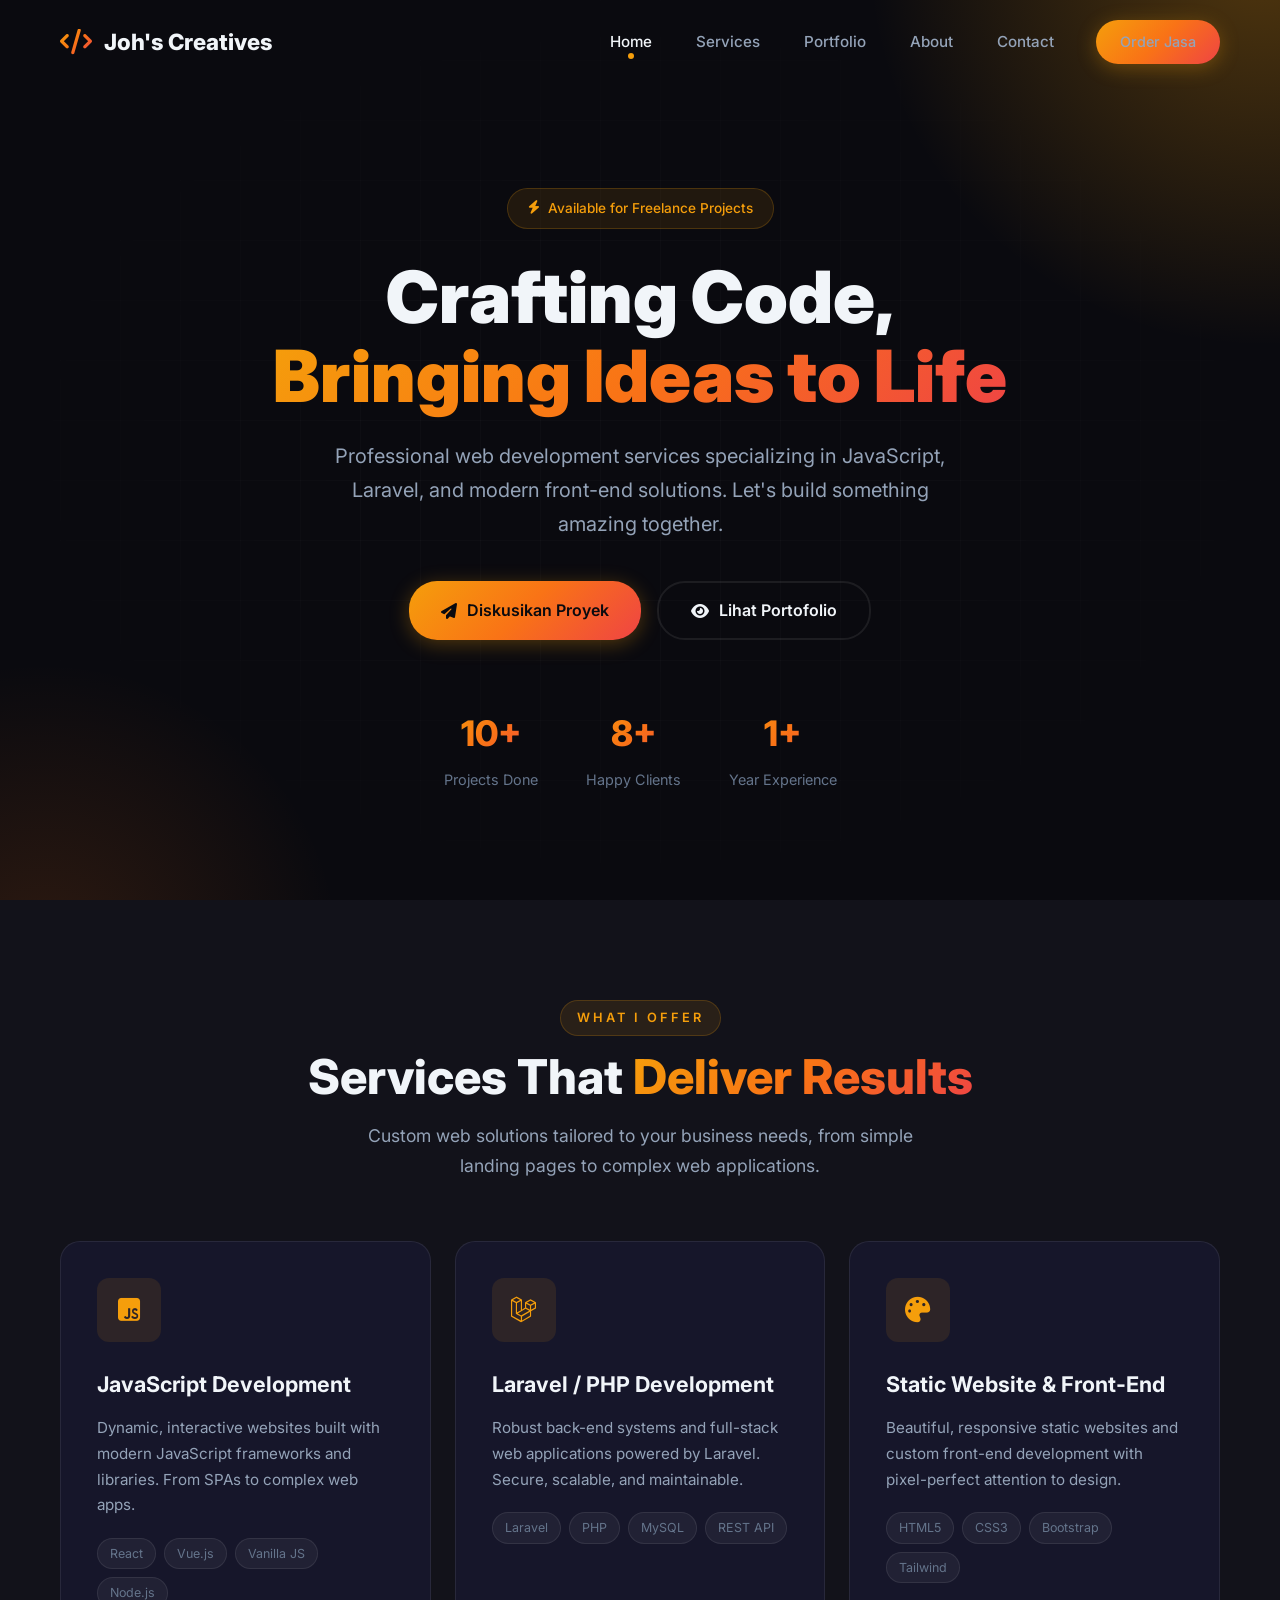
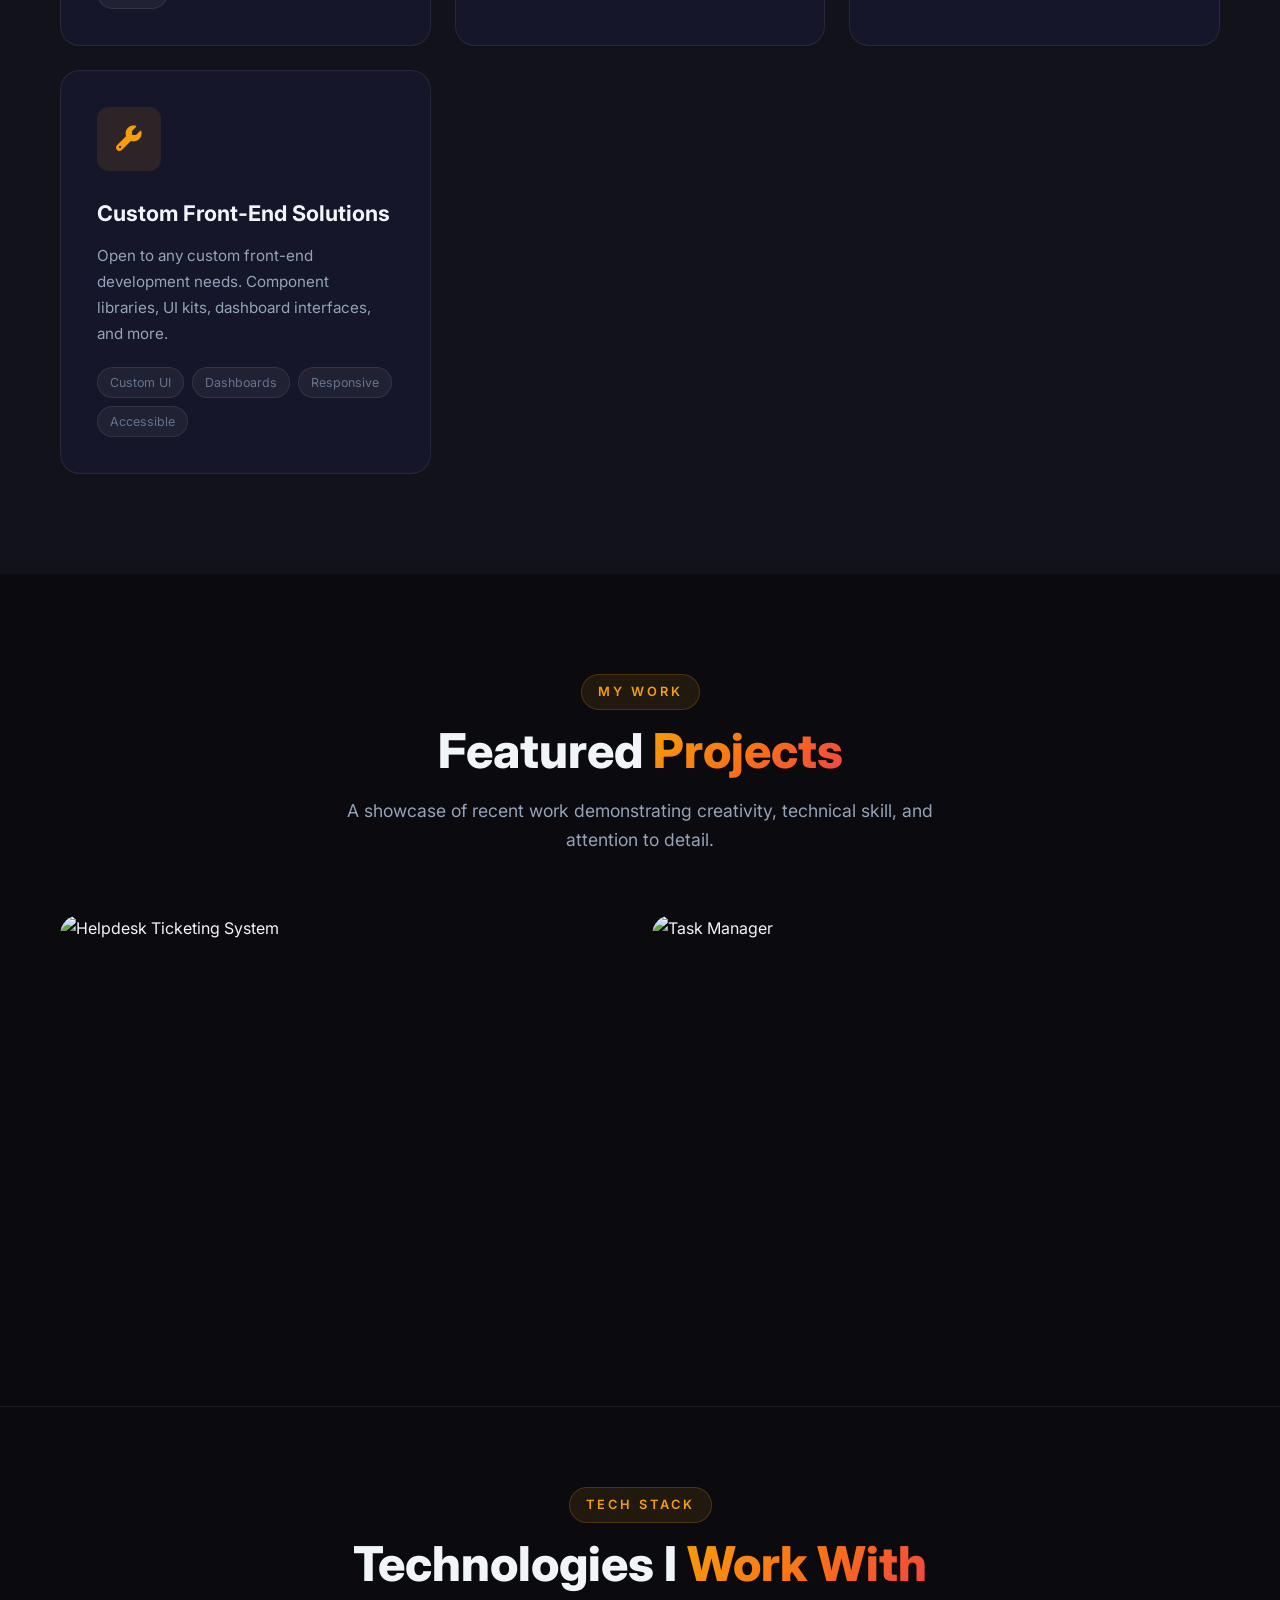
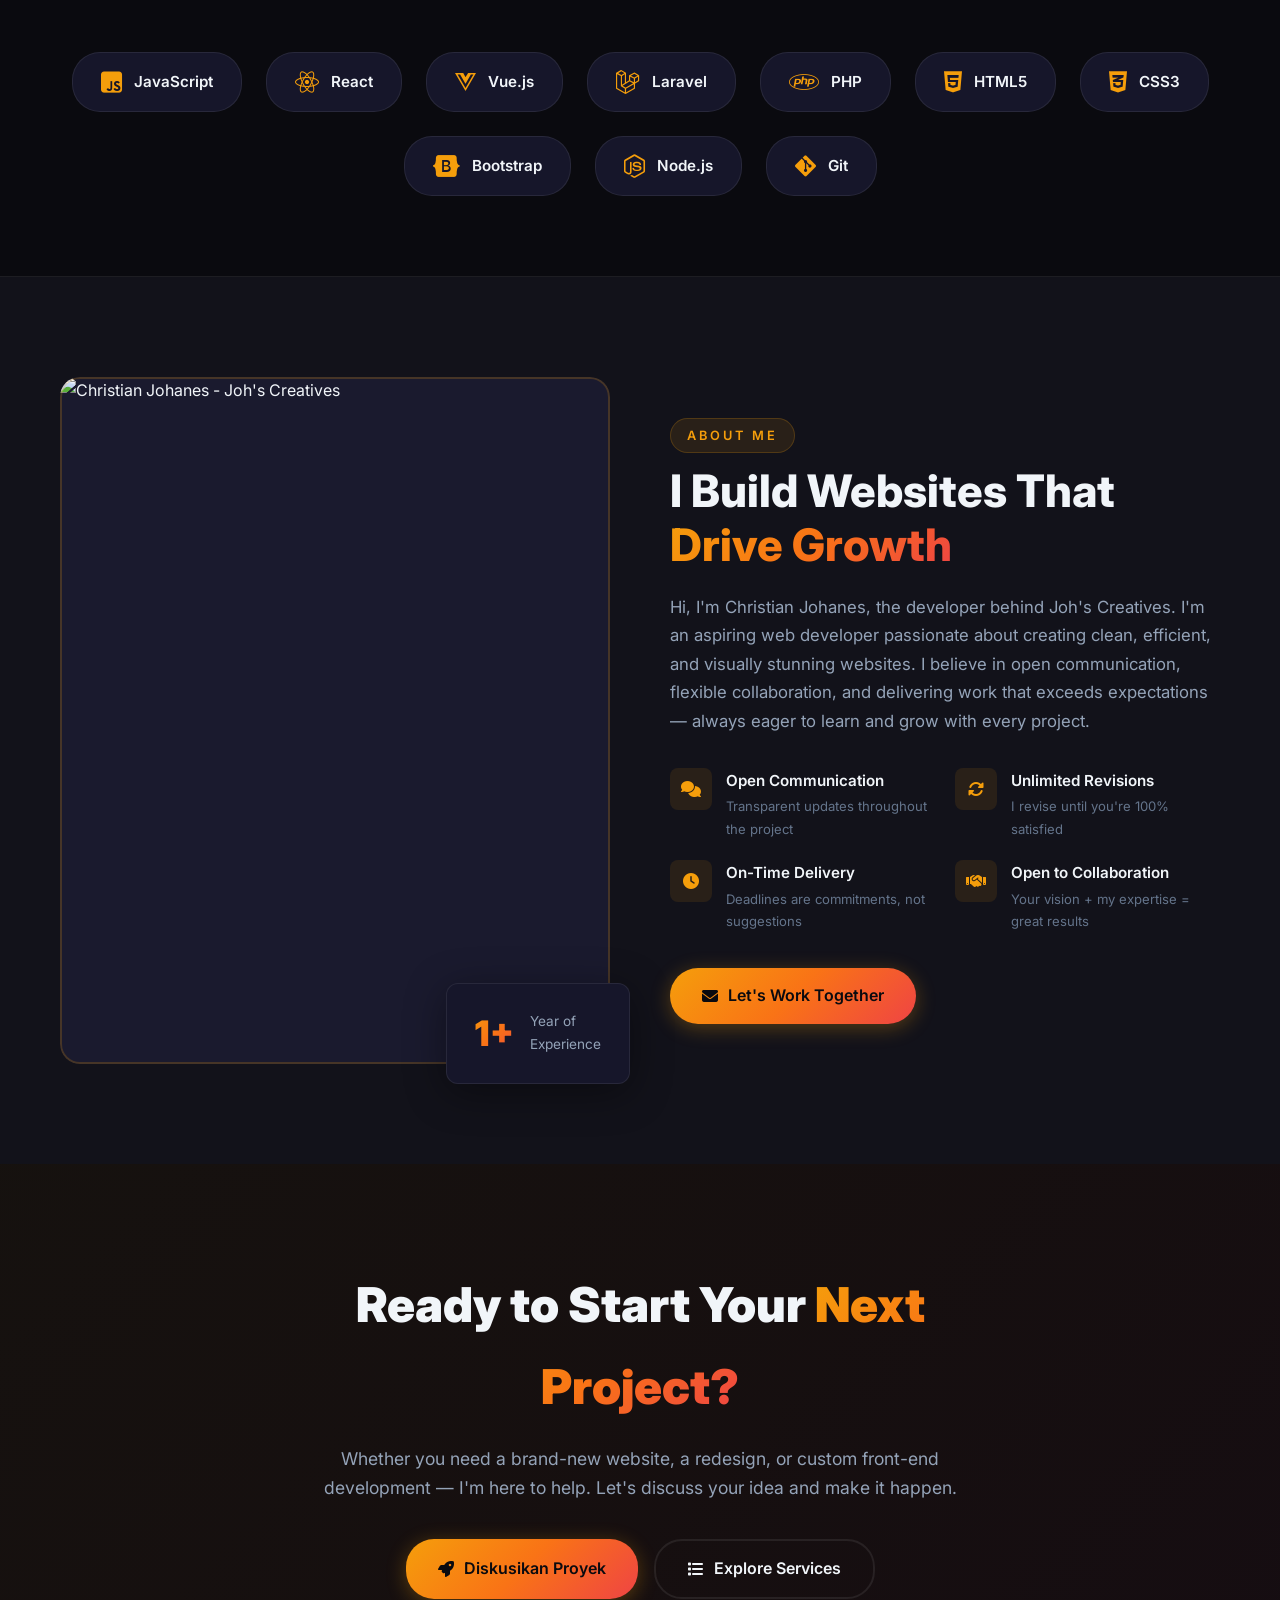
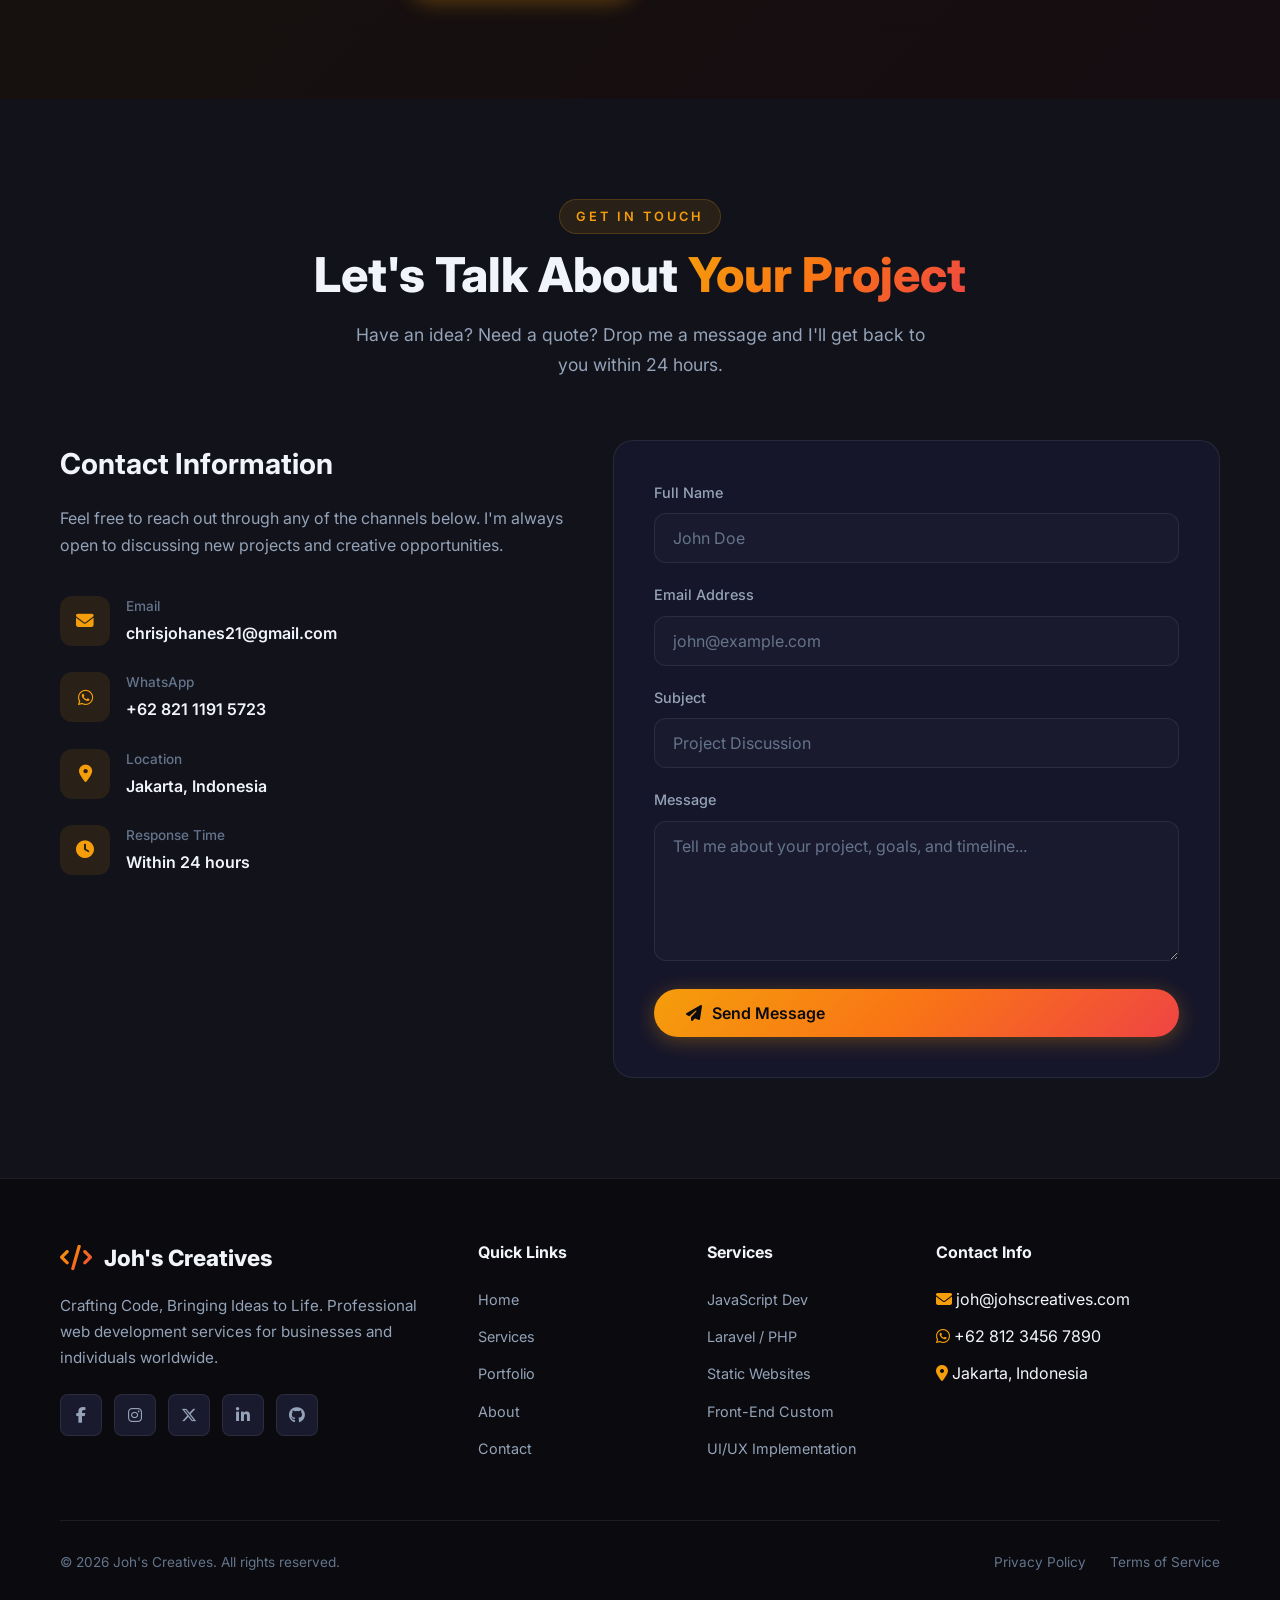
==== commit e518992d: "feat: remove placeholder projects from portfolio" ====
--- a/main.html
+++ b/main.html
@@ -1348,24 +1348,6 @@
             <h3>Task Manager</h3>
             <p>Modern task management app with CRUD operations, three-tier status tracking, dashboard stats, and secure authentication.</p>
             <a href="https://github.com/Chrisjohanes/task-manager" target="_blank" class="portfolio-link">View on GitHub <i class="fas fa-arrow-right"></i></a>
-          </div>
-        </div>
-        <div class="portfolio-card reveal">
-          <img src="https://images.unsplash.com/photo-1517248135467-4c7edcad34c4?auto=format&fit=crop&w=800&q=80" alt="Restaurant Website" loading="lazy">
-          <div class="portfolio-overlay">
-            <span class="portfolio-category">HTML + CSS + JS</span>
-            <h3>Premium Restaurant Website</h3>
-            <p>Elegant website with online reservation system, menu showcase, and Google Maps integration.</p>
-            <a href="#" class="portfolio-link">View Details <i class="fas fa-arrow-right"></i></a>
-          </div>
-        </div>
-        <div class="portfolio-card reveal">
-          <img src="https://images.unsplash.com/photo-1523474253046-8cd2748b5fd2?auto=format&fit=crop&w=800&q=80" alt="Fashion E-Commerce" loading="lazy">
-          <div class="portfolio-overlay">
-            <span class="portfolio-category">Laravel + Bootstrap</span>
-            <h3>Fashion E-Commerce Store</h3>
-            <p>Complete online store with payment integration, product variants, and order tracking.</p>
-            <a href="#" class="portfolio-link">View Details <i class="fas fa-arrow-right"></i></a>
           </div>
         </div>
       </div>
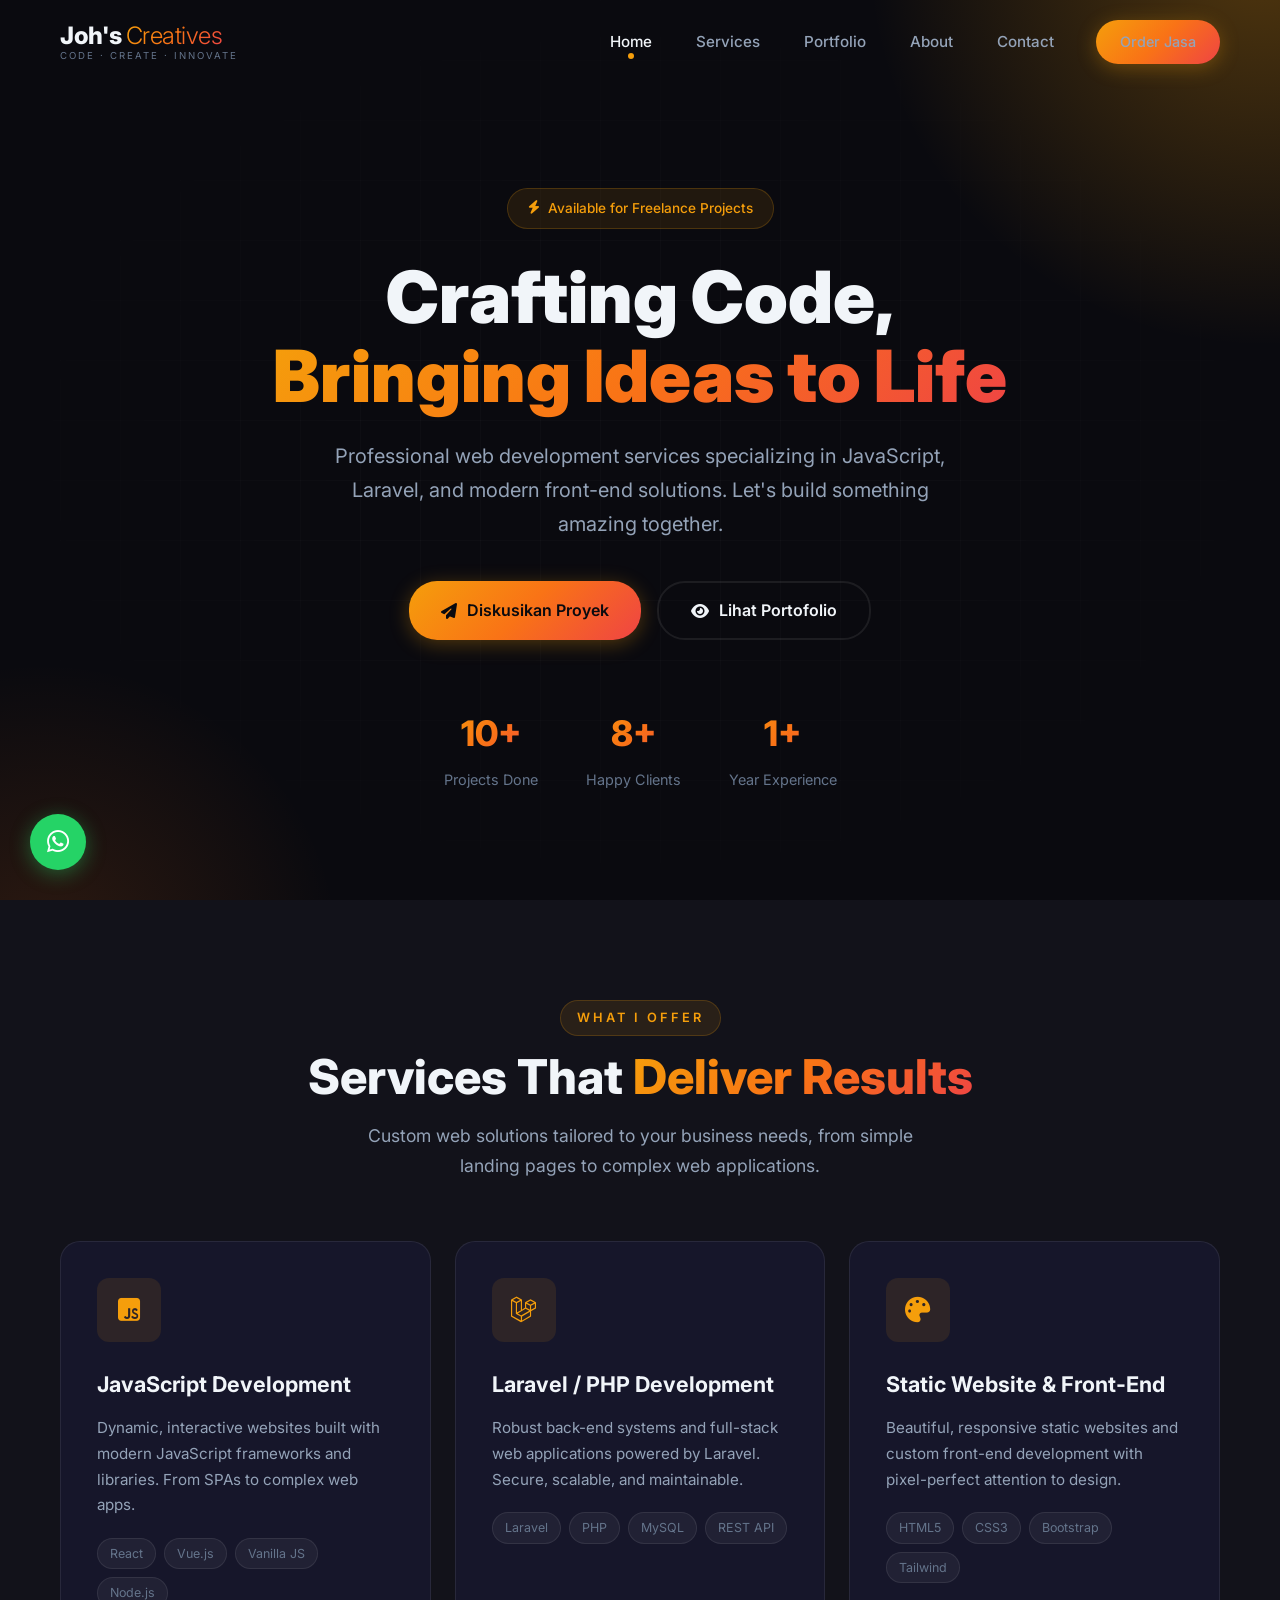
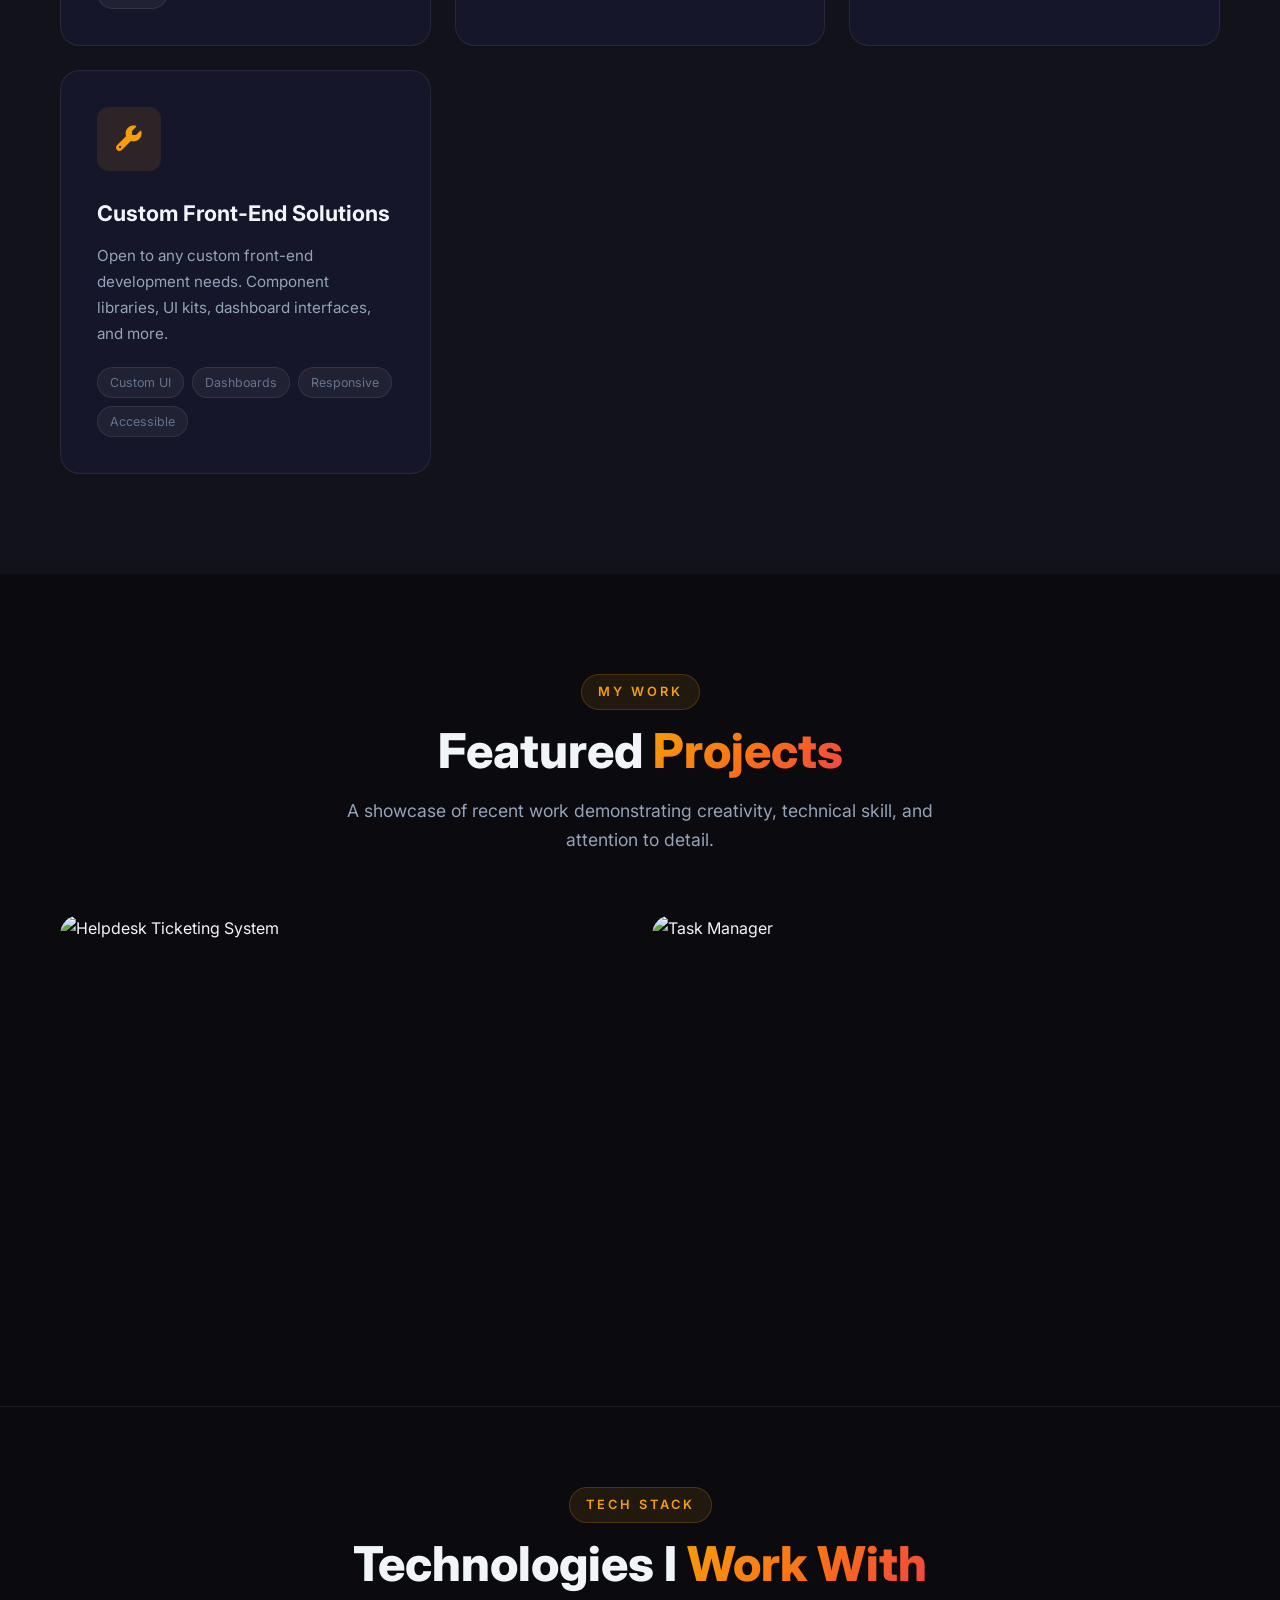
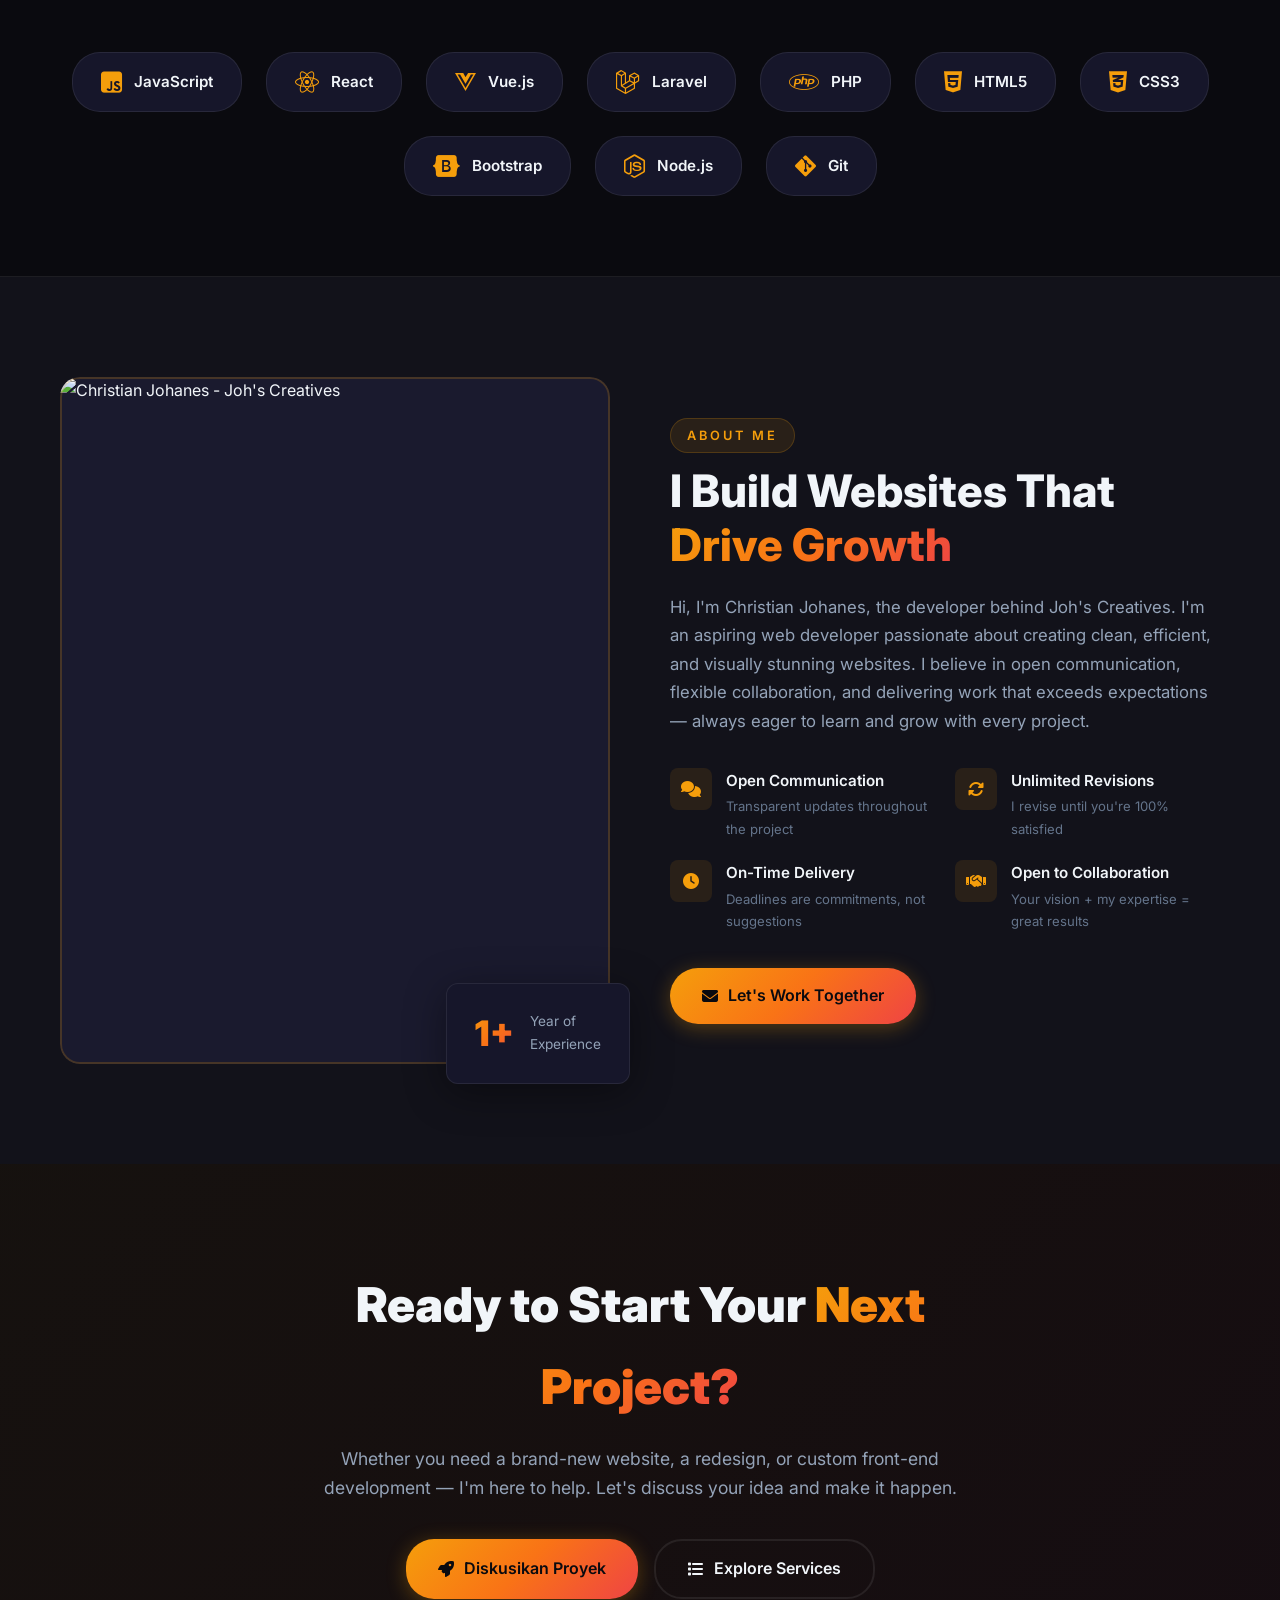
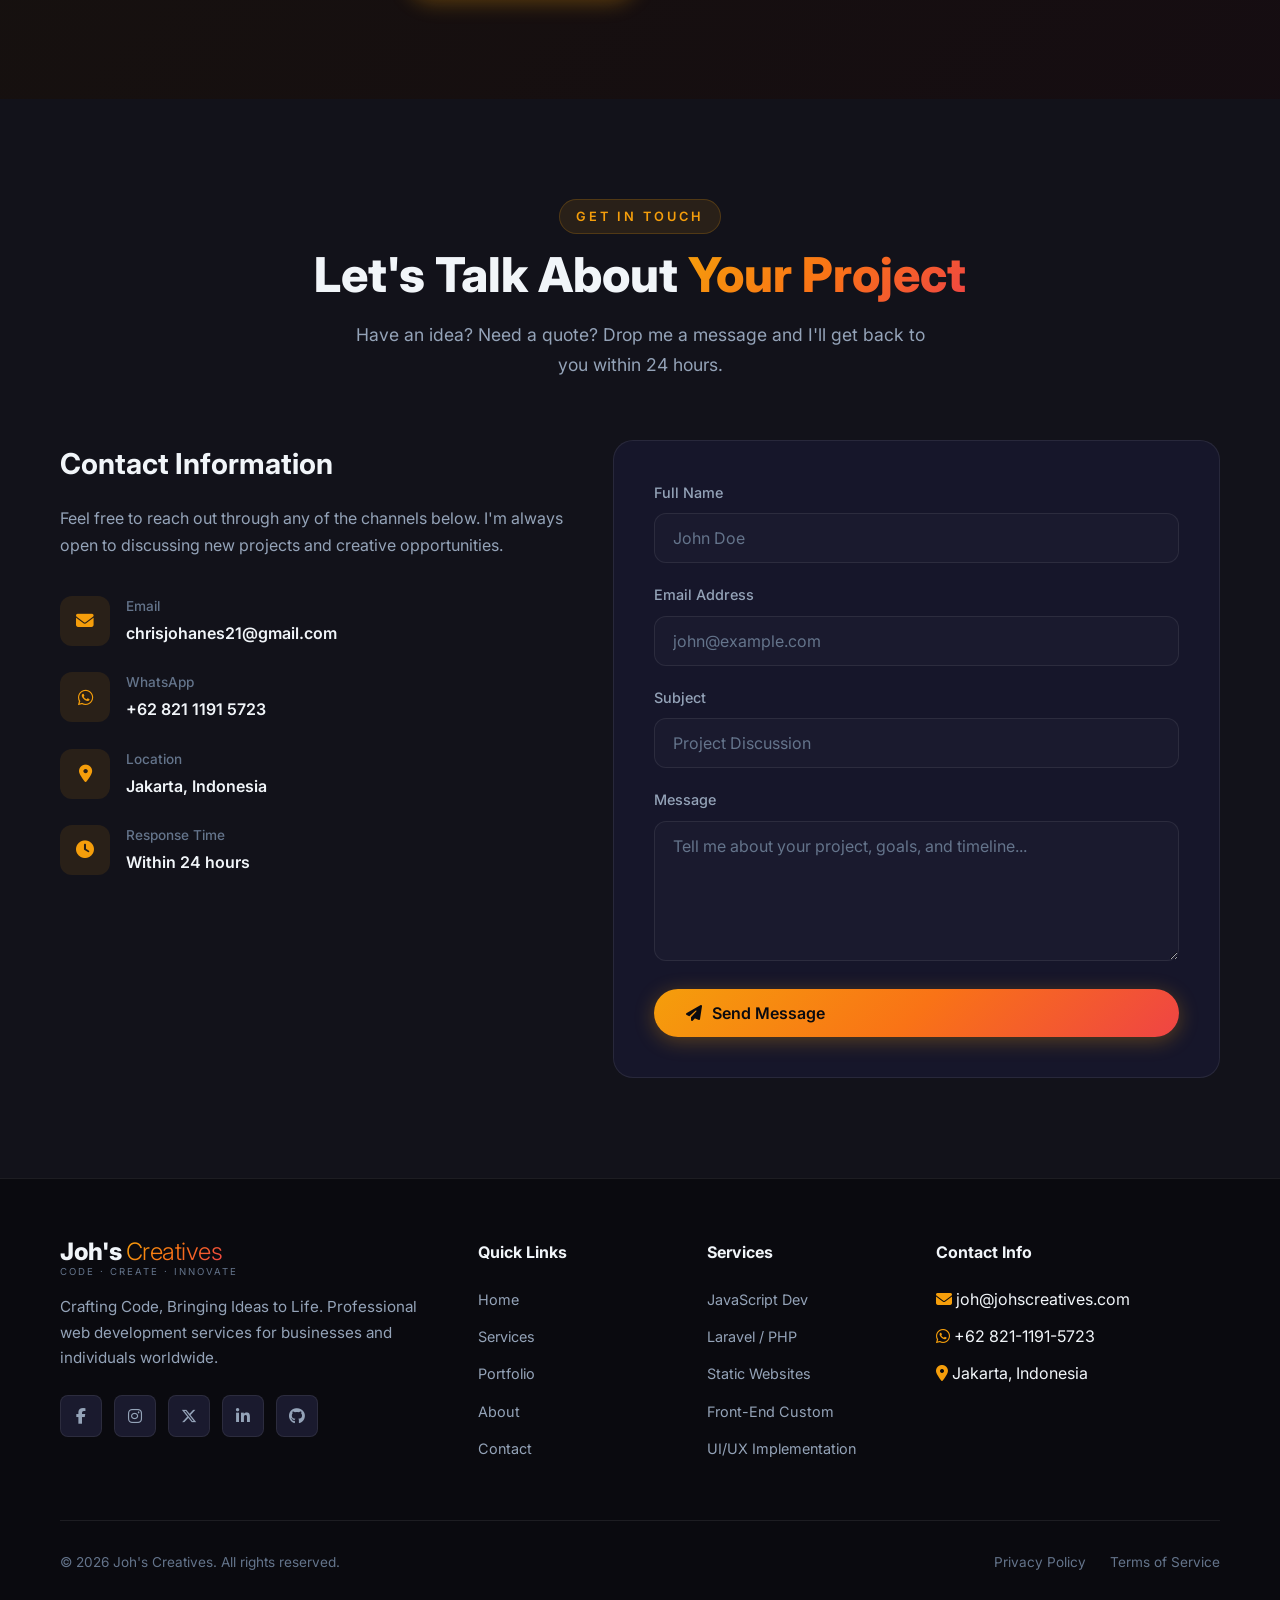
==== commit 0e47b87f: "feat: update logo with new brand design - Joh's Creatives with tagline" ====
--- a/main.html
+++ b/main.html
@@ -205,17 +205,39 @@
 
     .nav-brand {
       display: flex;
-      align-items: center;
-      gap: 12px;
-      font-size: 1.4rem;
+      flex-direction: column;
+      line-height: 1.1;
+    }
+
+    .nav-brand .brand-main {
+      display: flex;
+      align-items: baseline;
+      gap: 4px;
+    }
+
+    .nav-brand .joh {
+      font-size: 1.5rem;
       font-weight: 800;
-    }
-
-    .nav-brand i {
-      font-size: 1.6rem;
+      color: var(--text-primary);
+      letter-spacing: -0.5px;
+    }
+
+    .nav-brand .creatives {
+      font-size: 1.5rem;
+      font-weight: 300;
       background: var(--accent-gradient);
       -webkit-background-clip: text;
       -webkit-text-fill-color: transparent;
+      background-clip: text;
+      letter-spacing: -0.5px;
+    }
+
+    .nav-brand .tagline {
+      font-size: 0.6rem;
+      letter-spacing: 2px;
+      color: var(--text-muted);
+      text-transform: uppercase;
+      margin-top: 2px;
     }
 
     .nav-links {
@@ -1024,6 +1046,66 @@
       transform: translateY(-4px);
     }
 
+    /* ========== WHATSAPP FLOAT ========== */
+    .whatsapp-float {
+      position: fixed;
+      bottom: 30px;
+      left: 30px;
+      width: 56px;
+      height: 56px;
+      display: flex;
+      align-items: center;
+      justify-content: center;
+      background: #25d366;
+      color: #fff;
+      border: none;
+      border-radius: 50%;
+      font-size: 1.6rem;
+      cursor: pointer;
+      z-index: 999;
+      box-shadow: 0 4px 20px rgba(37, 211, 102, 0.4);
+      transition: var(--transition);
+      text-decoration: none;
+    }
+
+    .whatsapp-float:hover {
+      transform: scale(1.1);
+      box-shadow: 0 6px 30px rgba(37, 211, 102, 0.6);
+      color: #fff;
+    }
+
+    .whatsapp-float .wa-tooltip {
+      position: absolute;
+      left: 70px;
+      background: #fff;
+      color: #333;
+      padding: 8px 16px;
+      border-radius: 8px;
+      font-size: 0.85rem;
+      font-weight: 600;
+      white-space: nowrap;
+      box-shadow: 0 4px 15px rgba(0,0,0,0.15);
+      opacity: 0;
+      transform: translateX(-10px);
+      transition: var(--transition);
+      pointer-events: none;
+    }
+
+    .whatsapp-float .wa-tooltip::before {
+      content: '';
+      position: absolute;
+      left: -6px;
+      top: 50%;
+      transform: translateY(-50%);
+      border: 6px solid transparent;
+      border-right-color: #fff;
+    }
+
+    .whatsapp-float:hover .wa-tooltip {
+      opacity: 1;
+      transform: translateX(0);
+    }
+
     /* ========== ANIMATIONS ON SCROLL ========== */
     .reveal {
       opacity: 0;
@@ -1168,6 +1250,26 @@
         width: 100%;
         justify-content: center;
       }
+
+      .whatsapp-float {
+        bottom: 20px;
+        left: 20px;
+        width: 50px;
+        height: 50px;
+        font-size: 1.4rem;
+      }
+
+      .whatsapp-float .wa-tooltip {
+        display: none;
+      }
+
+      #scrollTop {
+        bottom: 20px;
+        right: 20px;
+        width: 44px;
+        height: 44px;
+        font-size: 1rem;
+      }
     }
 
     /* ========== MOBILE NAV OVERLAY ========== */
@@ -1193,8 +1295,11 @@
   <nav class="navbar" id="navbar">
     <div class="container">
       <a href="#" class="nav-brand">
-        <i class="fas fa-code"></i>
-        <span>Joh's Creatives</span>
+        <span class="brand-main">
+          <span class="joh">Joh's</span>
+          <span class="creatives">Creatives</span>
+        </span>
+        <span class="tagline">code · create · innovate</span>
       </a>
       <div class="nav-links" id="navLinks">
         <a href="#home" class="active">Home</a>
@@ -1576,8 +1681,11 @@
       <div class="footer-grid">
         <div class="footer-brand">
           <a href="#" class="nav-brand">
-            <i class="fas fa-code"></i>
-            <span>Joh's Creatives</span>
+            <span class="brand-main">
+              <span class="joh">Joh's</span>
+              <span class="creatives">Creatives</span>
+            </span>
+            <span class="tagline">code · create · innovate</span>
           </a>
           <p>Crafting Code, Bringing Ideas to Life. Professional web development services for businesses and individuals worldwide.</p>
           <div class="footer-social">
@@ -1612,7 +1720,7 @@
           <h4>Contact Info</h4>
           <ul>
             <li><i class="fas fa-envelope me-2" style="color: var(--accent-primary);"></i> joh@johscreatives.com</li>
-            <li><i class="fab fa-whatsapp me-2" style="color: var(--accent-primary);"></i> +62 812 3456 7890</li>
+            <li><i class="fab fa-whatsapp me-2" style="color: var(--accent-primary);"></i> +62 821-1191-5723</li>
             <li><i class="fas fa-map-marker-alt me-2" style="color: var(--accent-primary);"></i> Jakarta, Indonesia</li>
           </ul>
         </div>
@@ -1631,6 +1739,12 @@
   <button class="scroll-top" id="scrollTop" aria-label="Scroll to top">
     <i class="fas fa-chevron-up"></i>
   </button>
+
+  <!-- WHATSAPP FLOAT -->
+  <a href="https://wa.me/6282111915723?text=Halo%20Joh's%20Creatives%2C%20saya%20tertarik%20untuk%20diskusi%20proyek." target="_blank" class="whatsapp-float" aria-label="Chat on WhatsApp">
+    <i class="fab fa-whatsapp"></i>
+    <span class="wa-tooltip">💬 Chat di WhatsApp</span>
+  </a>
 
   <!-- JAVASCRIPT -->
   <script>
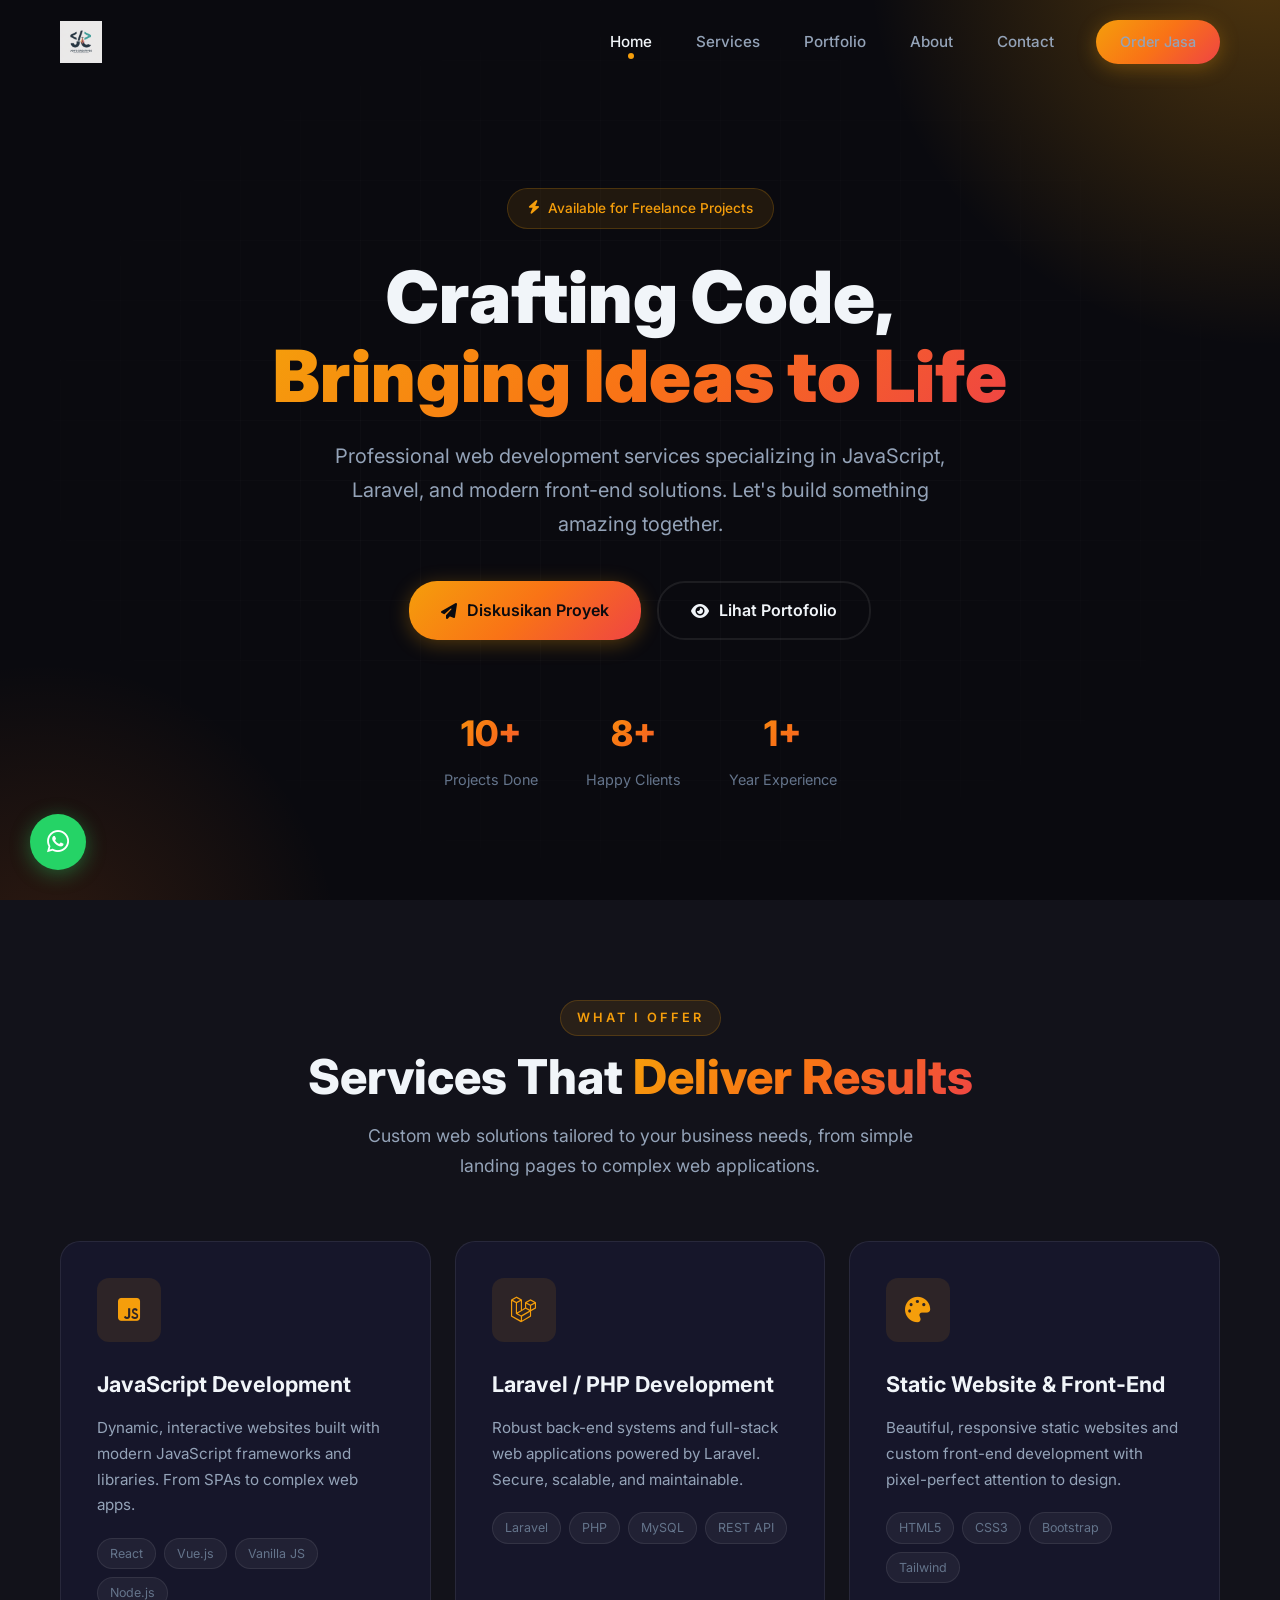
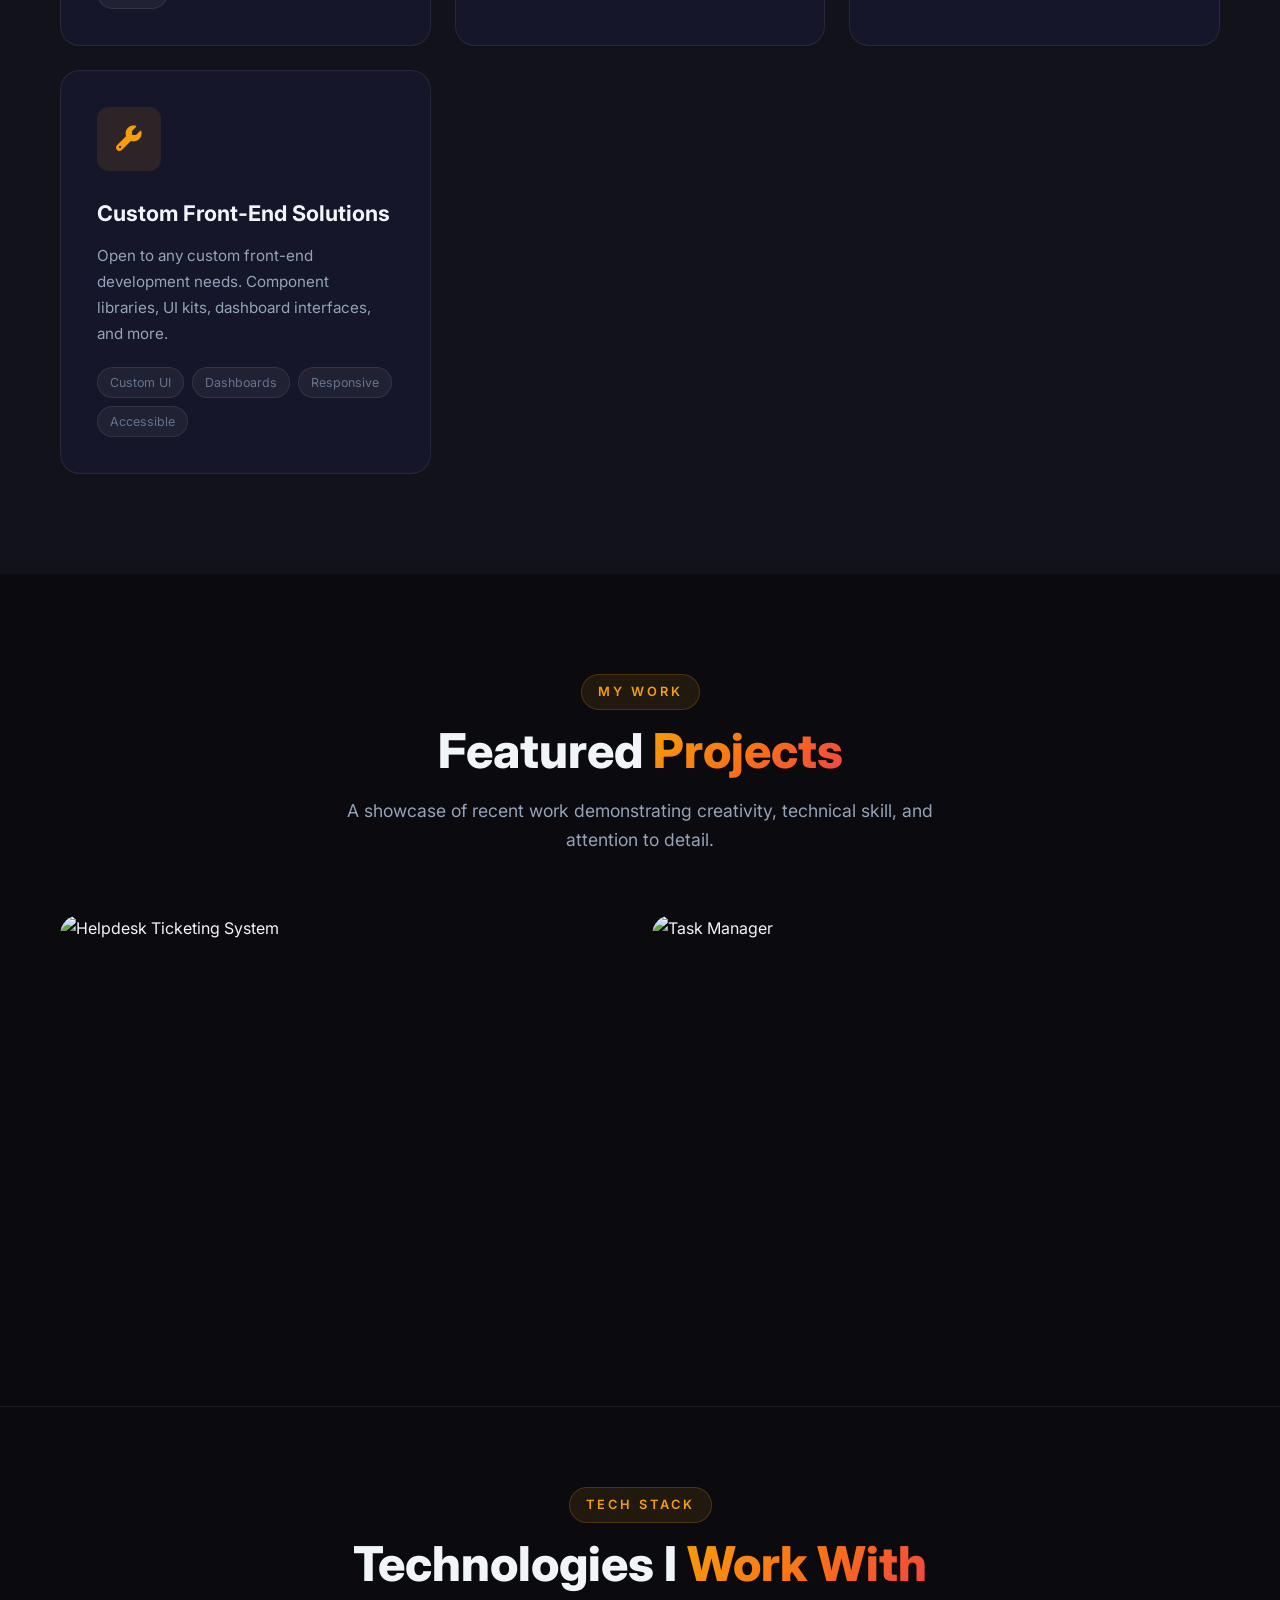
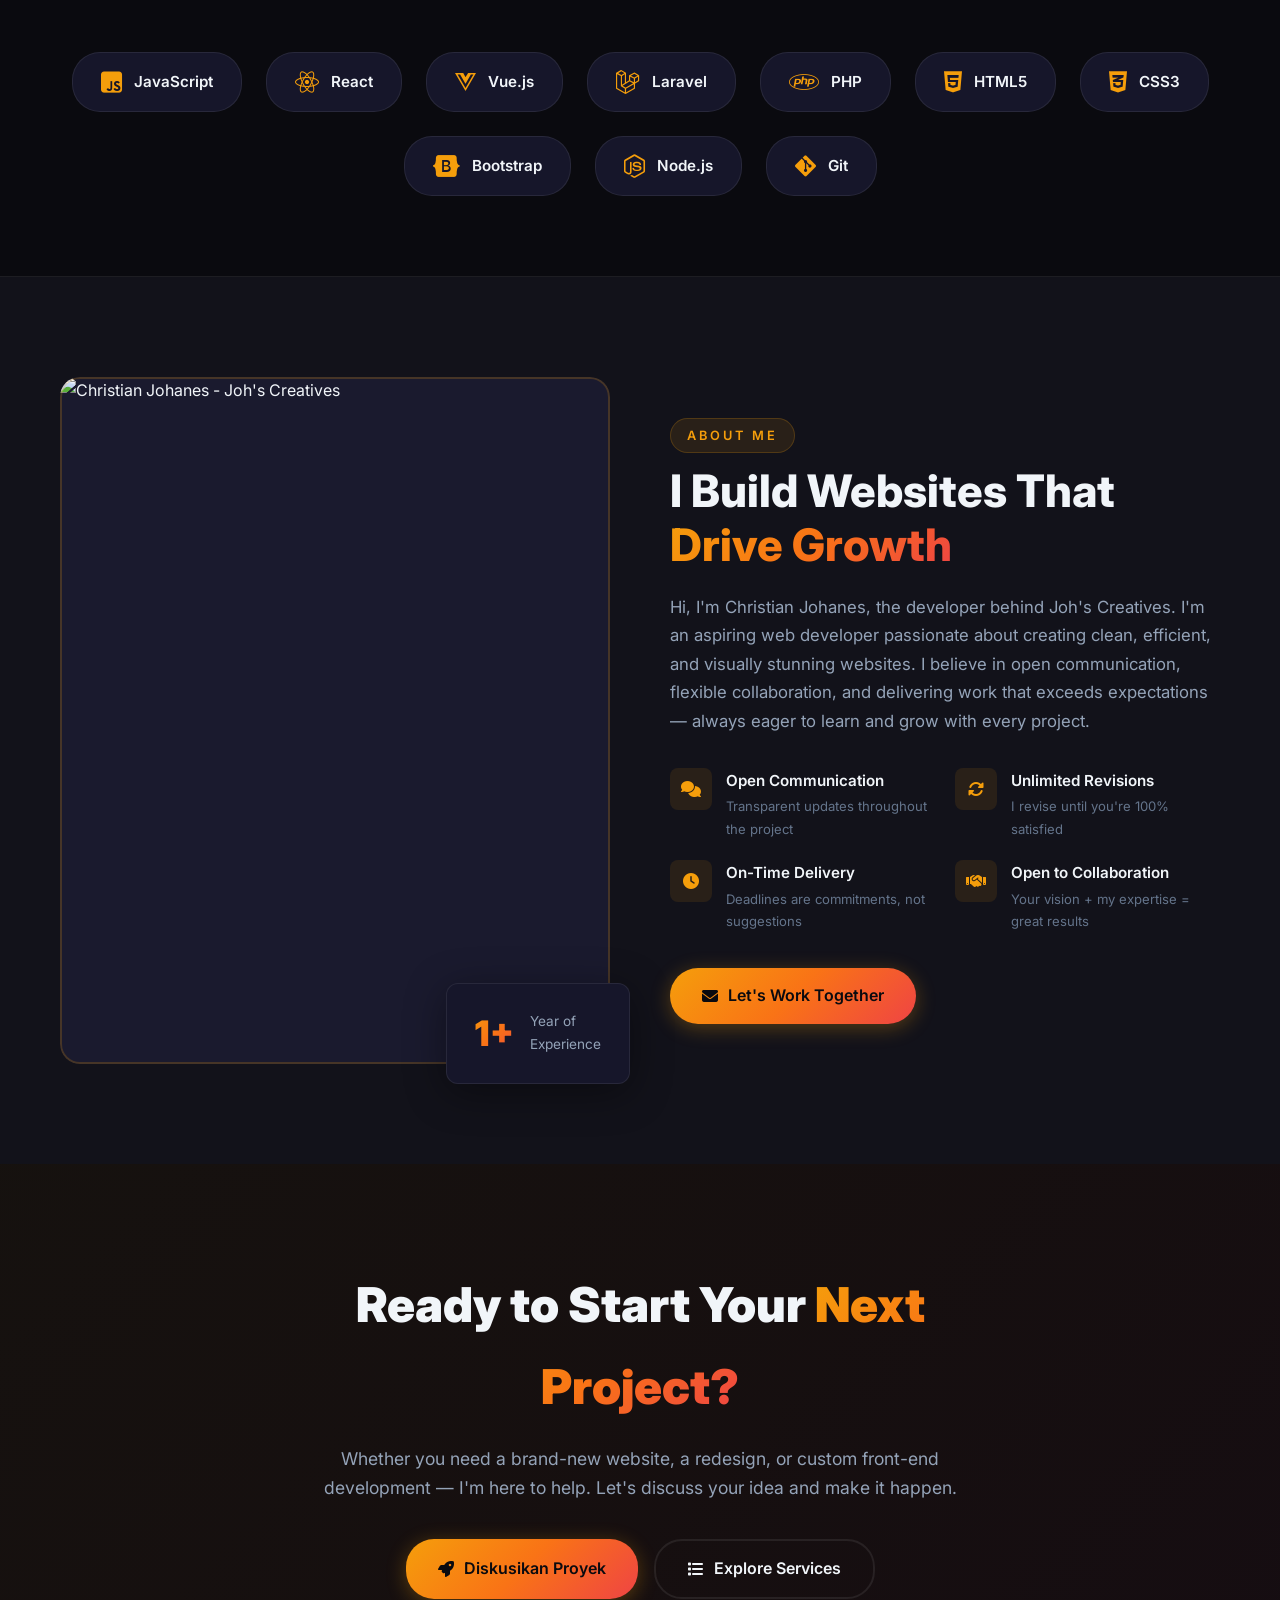
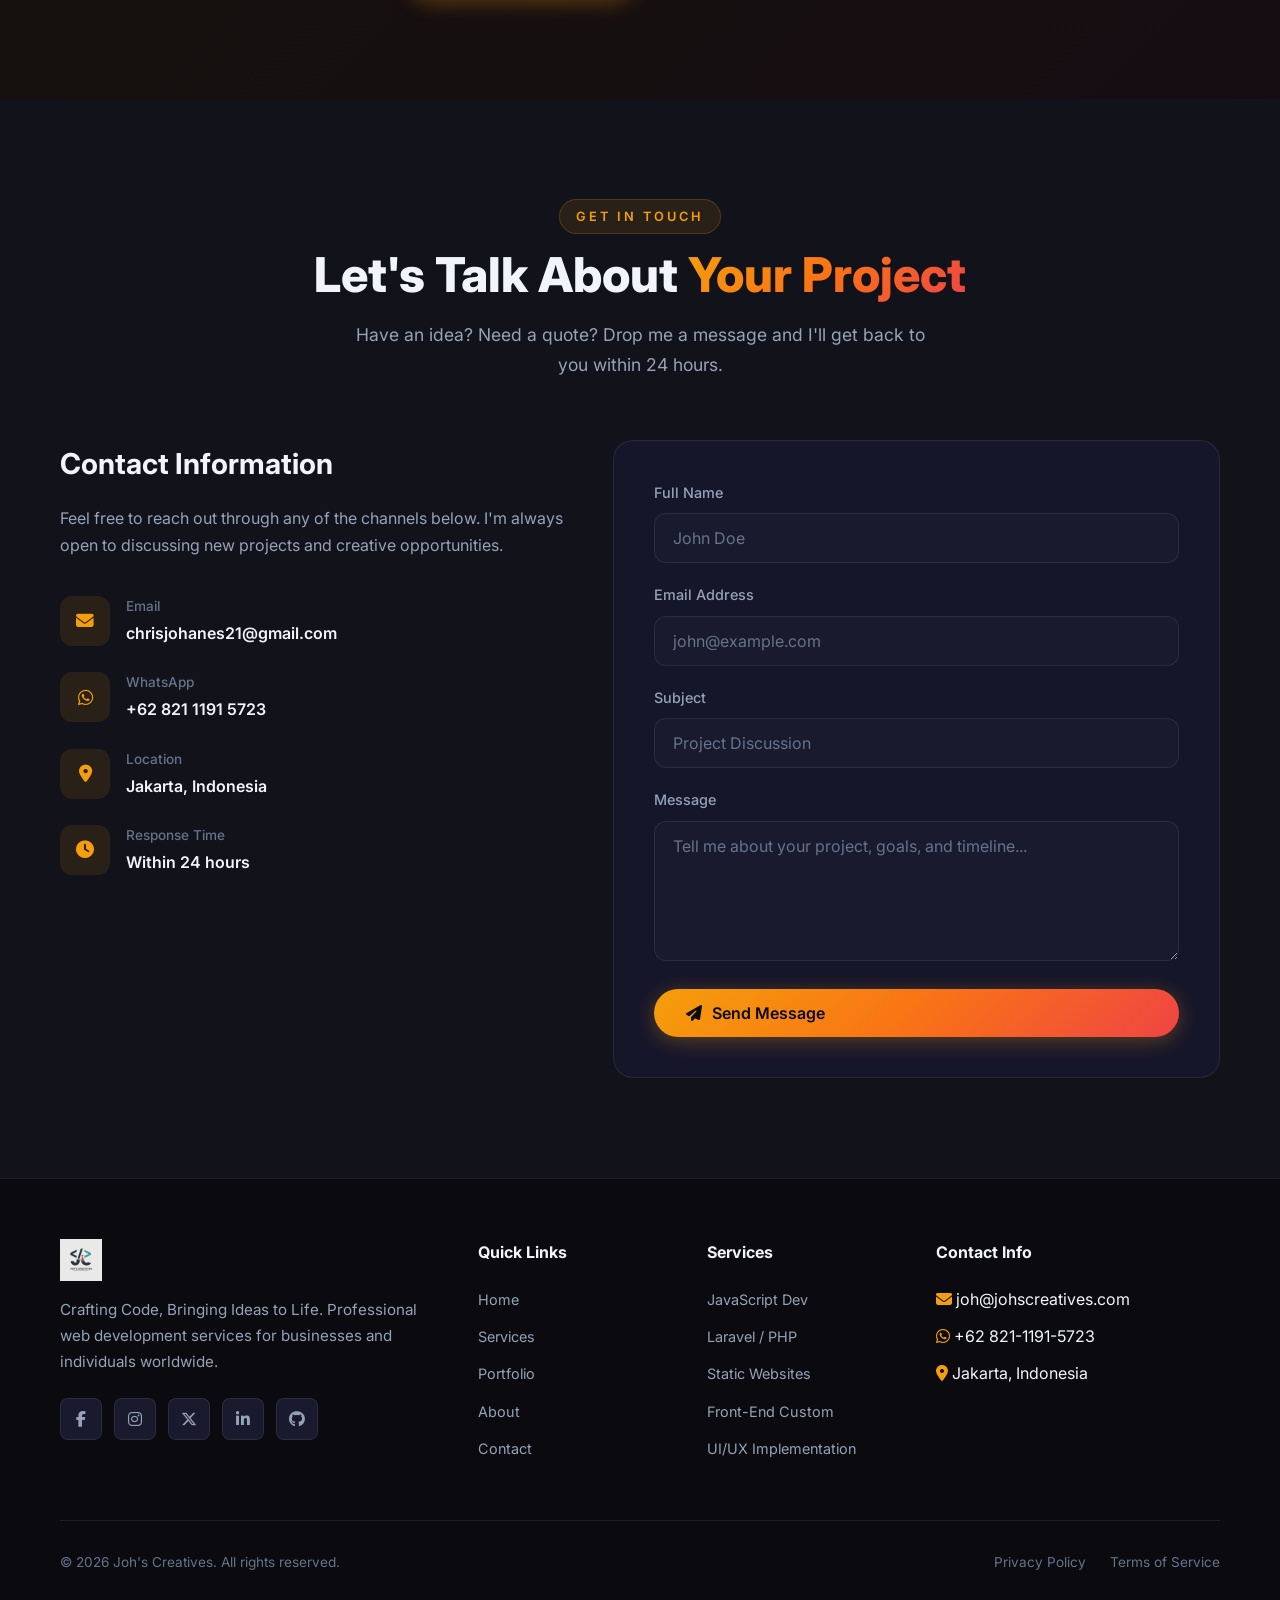
==== commit e01c4f58: "feat: replace text logo with image logo" ====
--- a/main.html
+++ b/main.html
@@ -205,39 +205,13 @@
 
     .nav-brand {
       display: flex;
-      flex-direction: column;
-      line-height: 1.1;
-    }
-
-    .nav-brand .brand-main {
-      display: flex;
-      align-items: baseline;
-      gap: 4px;
-    }
-
-    .nav-brand .joh {
-      font-size: 1.5rem;
-      font-weight: 800;
-      color: var(--text-primary);
-      letter-spacing: -0.5px;
-    }
-
-    .nav-brand .creatives {
-      font-size: 1.5rem;
-      font-weight: 300;
-      background: var(--accent-gradient);
-      -webkit-background-clip: text;
-      -webkit-text-fill-color: transparent;
-      background-clip: text;
-      letter-spacing: -0.5px;
-    }
-
-    .nav-brand .tagline {
-      font-size: 0.6rem;
-      letter-spacing: 2px;
-      color: var(--text-muted);
-      text-transform: uppercase;
-      margin-top: 2px;
+      align-items: center;
+    }
+
+    .nav-brand img {
+      height: 42px;
+      width: auto;
+      object-fit: contain;
     }
 
     .nav-links {
@@ -1295,11 +1269,7 @@
   <nav class="navbar" id="navbar">
     <div class="container">
       <a href="#" class="nav-brand">
-        <span class="brand-main">
-          <span class="joh">Joh's</span>
-          <span class="creatives">Creatives</span>
-        </span>
-        <span class="tagline">code · create · innovate</span>
+        <img src="logo joh's creatives.jpg" alt="Joh's Creatives Logo">
       </a>
       <div class="nav-links" id="navLinks">
         <a href="#home" class="active">Home</a>
@@ -1681,11 +1651,7 @@
       <div class="footer-grid">
         <div class="footer-brand">
           <a href="#" class="nav-brand">
-            <span class="brand-main">
-              <span class="joh">Joh's</span>
-              <span class="creatives">Creatives</span>
-            </span>
-            <span class="tagline">code · create · innovate</span>
+            <img src="logo joh's creatives.jpg" alt="Joh's Creatives Logo">
           </a>
           <p>Crafting Code, Bringing Ideas to Life. Professional web development services for businesses and individuals worldwide.</p>
           <div class="footer-social">
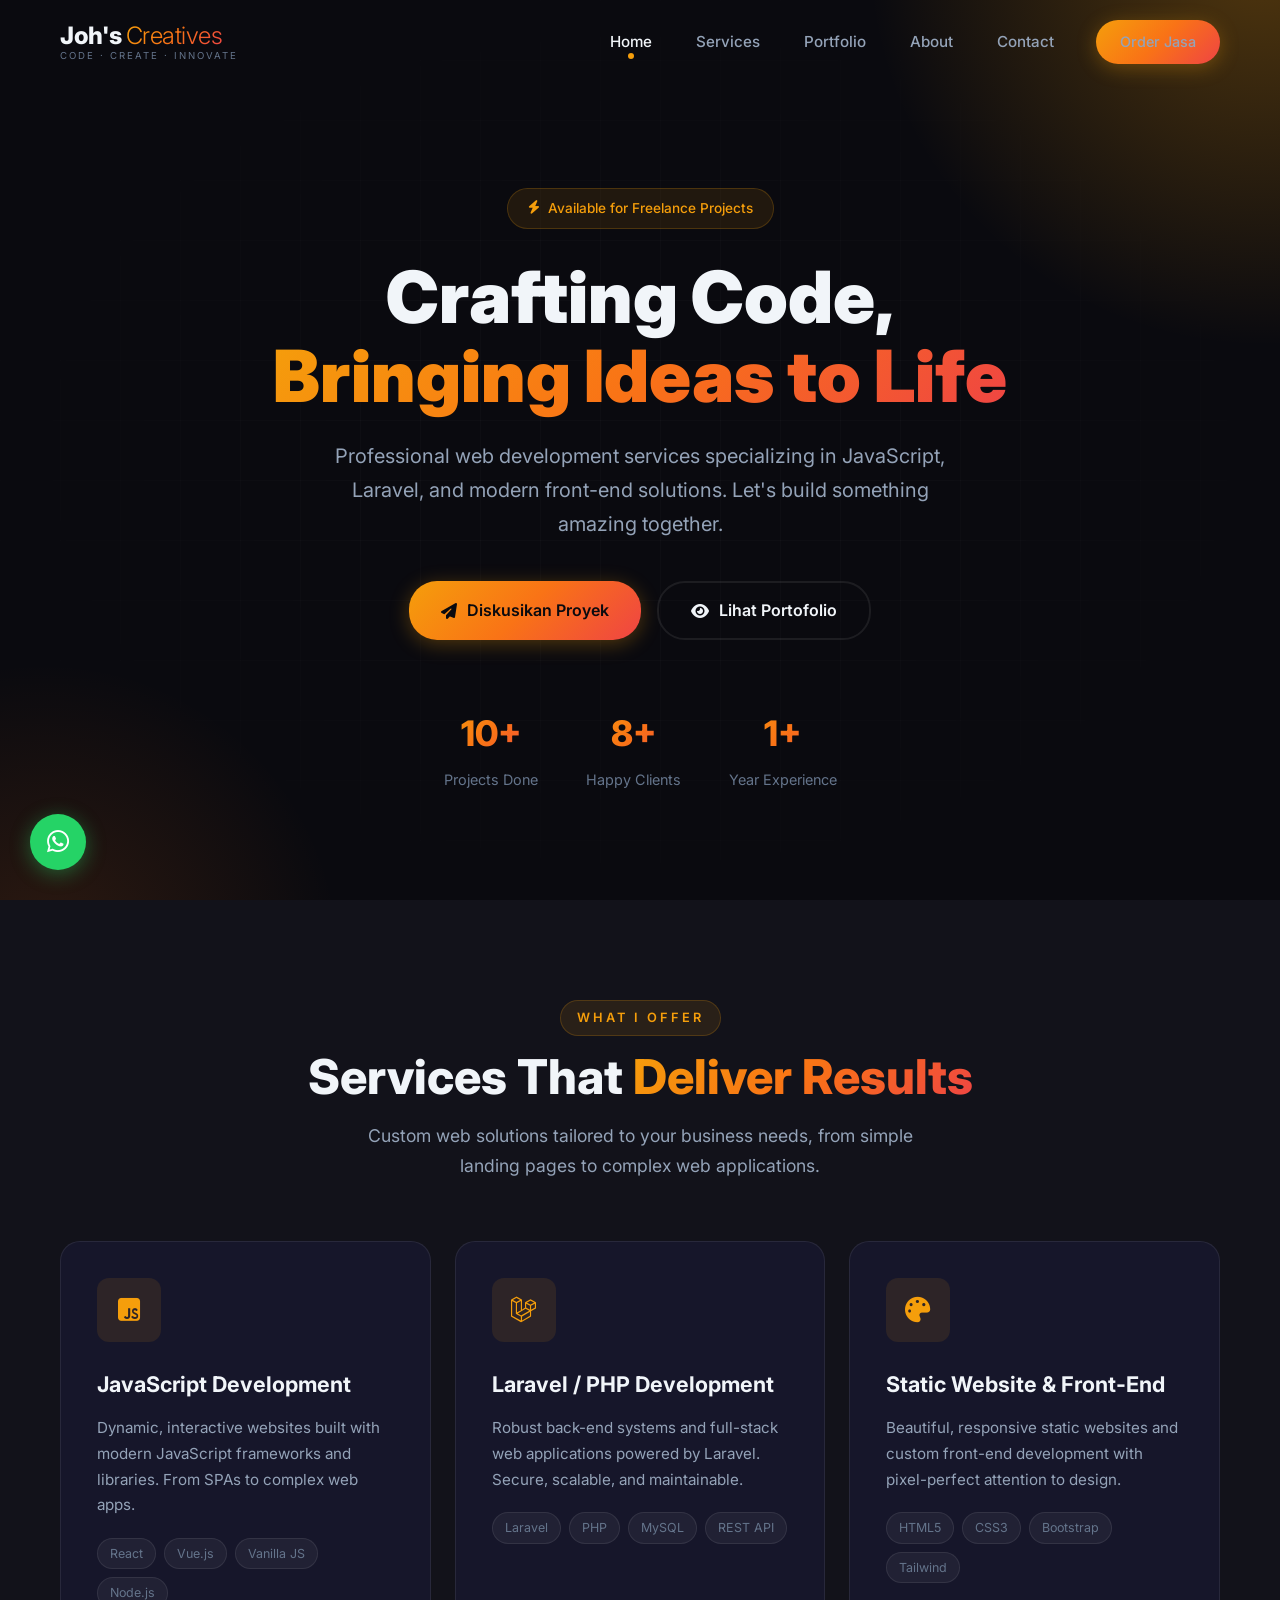
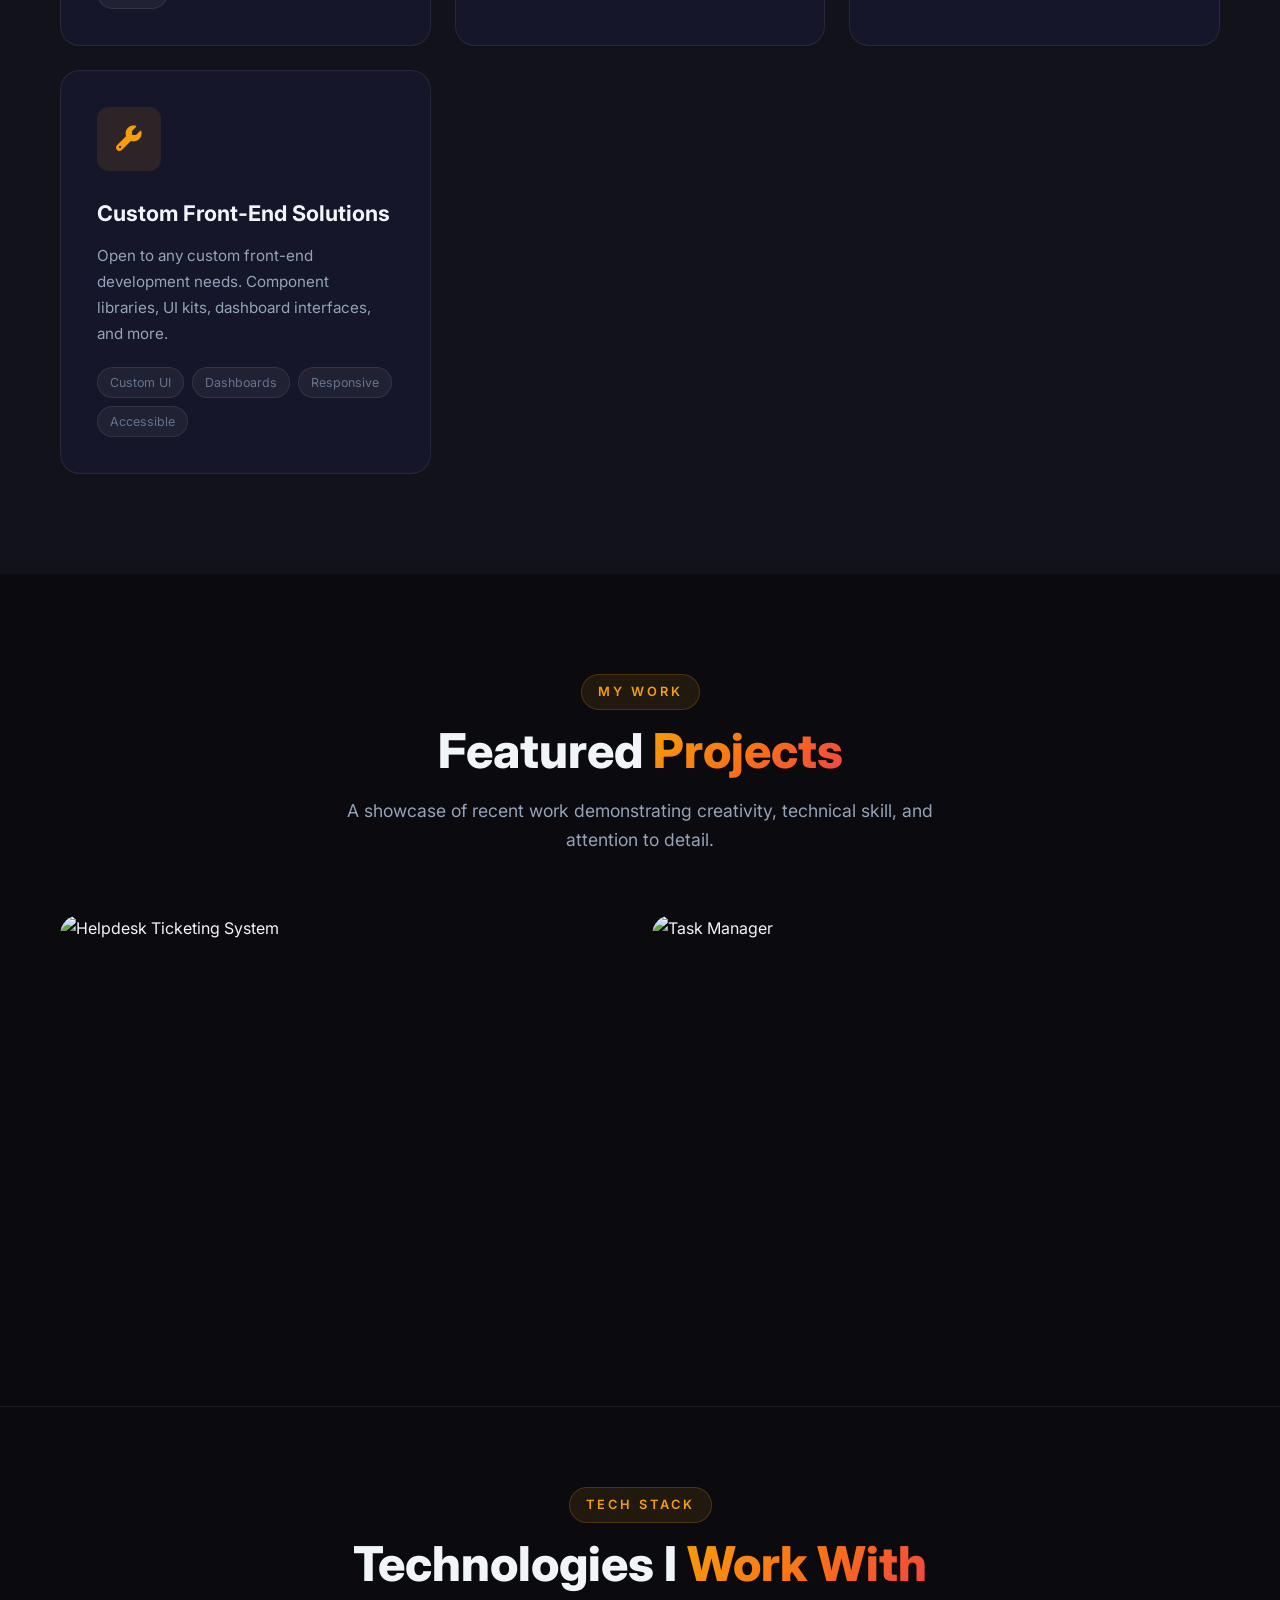
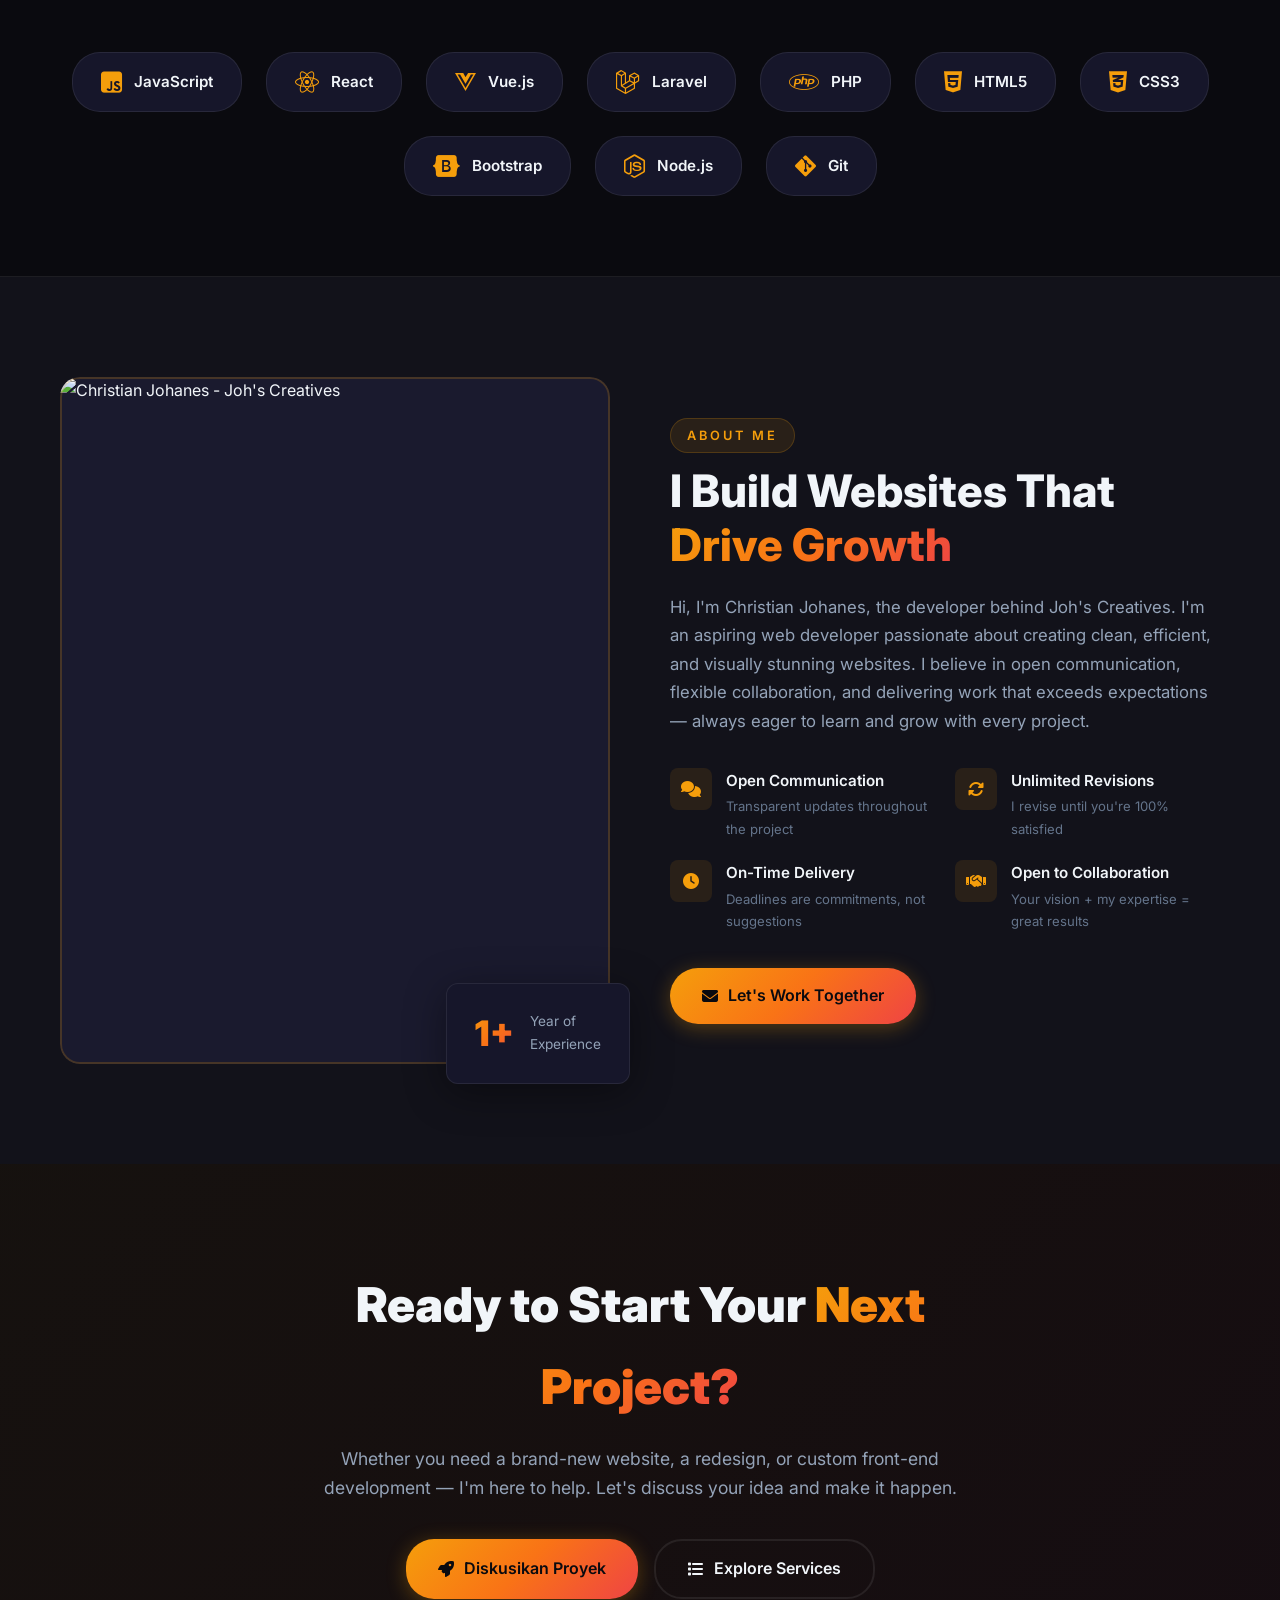
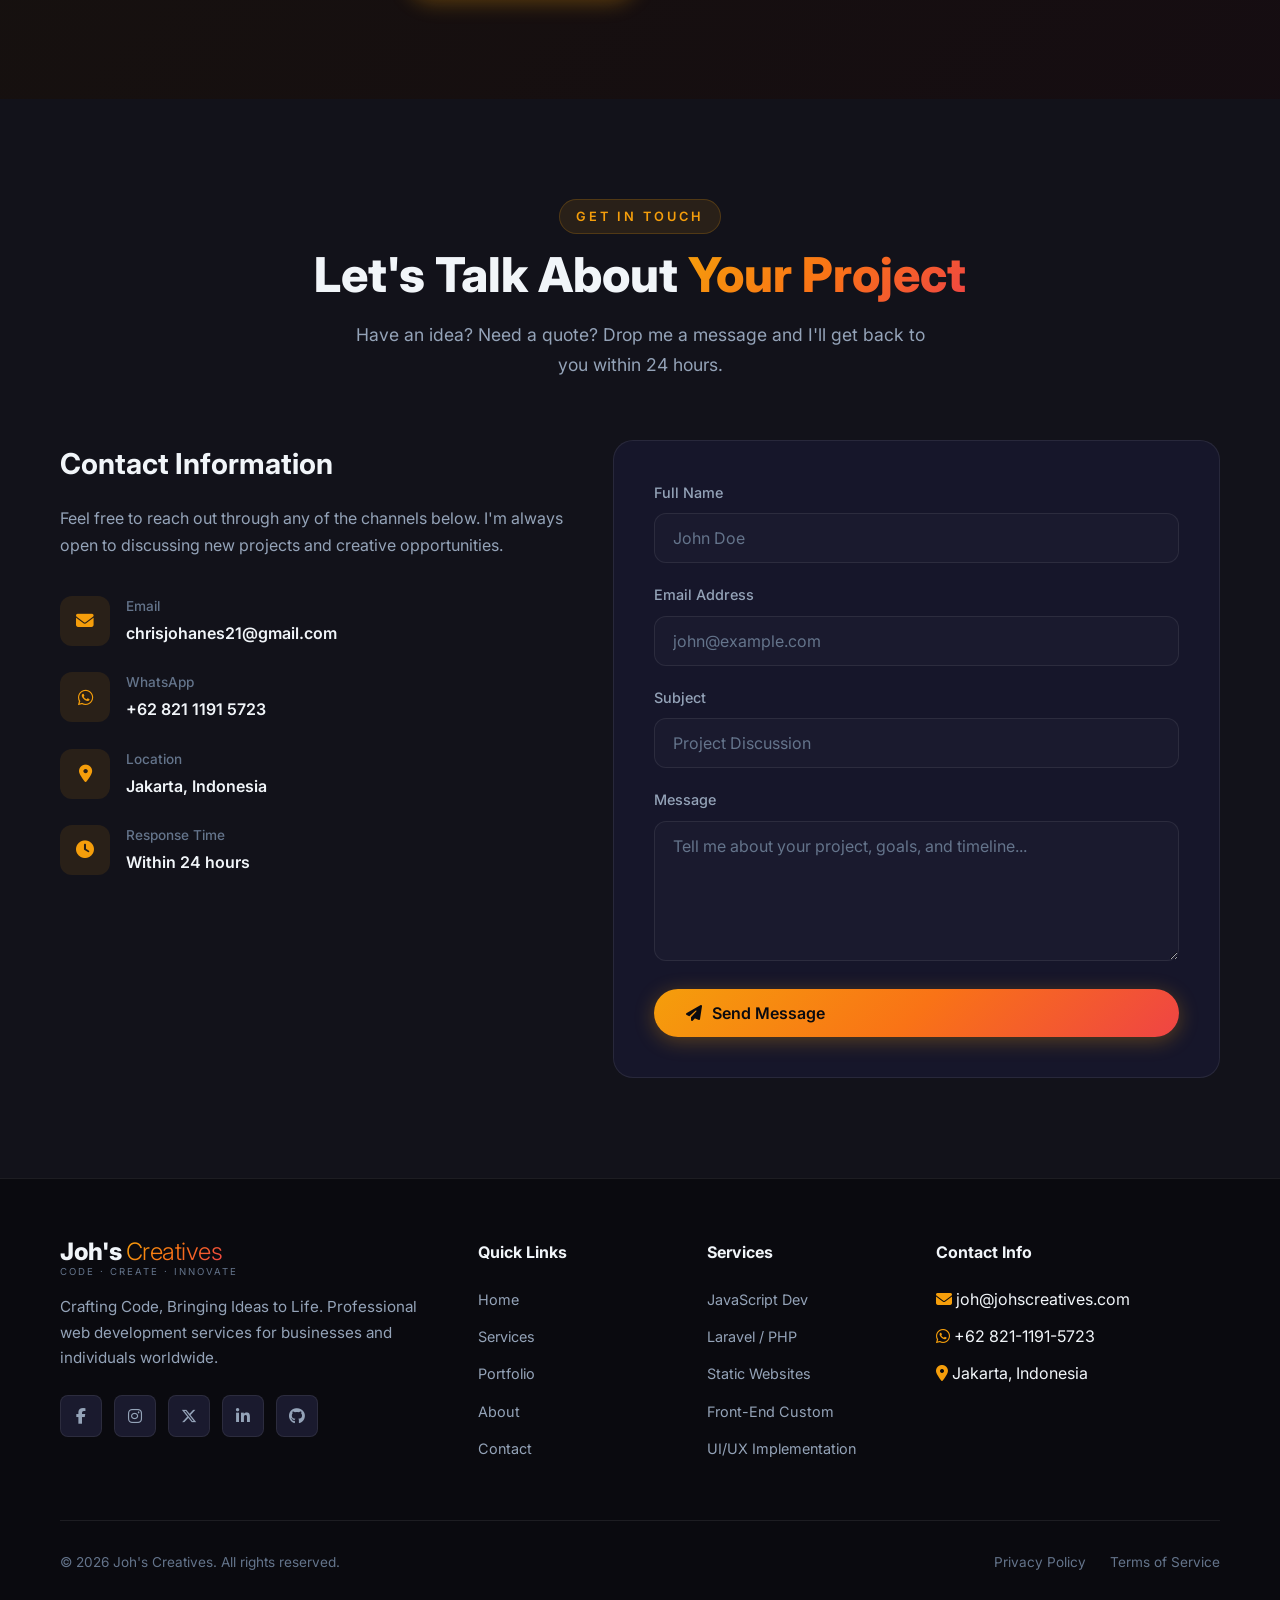
==== commit b52aaf23: "revert: switch back to text-based logo for better clarity" ====
--- a/main.html
+++ b/main.html
@@ -205,13 +205,39 @@
 
     .nav-brand {
       display: flex;
-      align-items: center;
-    }
-
-    .nav-brand img {
-      height: 42px;
-      width: auto;
-      object-fit: contain;
+      flex-direction: column;
+      line-height: 1.1;
+    }
+
+    .nav-brand .brand-main {
+      display: flex;
+      align-items: baseline;
+      gap: 4px;
+    }
+
+    .nav-brand .joh {
+      font-size: 1.5rem;
+      font-weight: 800;
+      color: var(--text-primary);
+      letter-spacing: -0.5px;
+    }
+
+    .nav-brand .creatives {
+      font-size: 1.5rem;
+      font-weight: 300;
+      background: var(--accent-gradient);
+      -webkit-background-clip: text;
+      -webkit-text-fill-color: transparent;
+      background-clip: text;
+      letter-spacing: -0.5px;
+    }
+
+    .nav-brand .tagline {
+      font-size: 0.6rem;
+      letter-spacing: 2px;
+      color: var(--text-muted);
+      text-transform: uppercase;
+      margin-top: 2px;
     }
 
     .nav-links {
@@ -1269,7 +1295,11 @@
   <nav class="navbar" id="navbar">
     <div class="container">
       <a href="#" class="nav-brand">
-        <img src="logo joh's creatives.jpg" alt="Joh's Creatives Logo">
+        <span class="brand-main">
+          <span class="joh">Joh's</span>
+          <span class="creatives">Creatives</span>
+        </span>
+        <span class="tagline">code · create · innovate</span>
       </a>
       <div class="nav-links" id="navLinks">
         <a href="#home" class="active">Home</a>
@@ -1651,7 +1681,11 @@
       <div class="footer-grid">
         <div class="footer-brand">
           <a href="#" class="nav-brand">
-            <img src="logo joh's creatives.jpg" alt="Joh's Creatives Logo">
+            <span class="brand-main">
+              <span class="joh">Joh's</span>
+              <span class="creatives">Creatives</span>
+            </span>
+            <span class="tagline">code · create · innovate</span>
           </a>
           <p>Crafting Code, Bringing Ideas to Life. Professional web development services for businesses and individuals worldwide.</p>
           <div class="footer-social">
